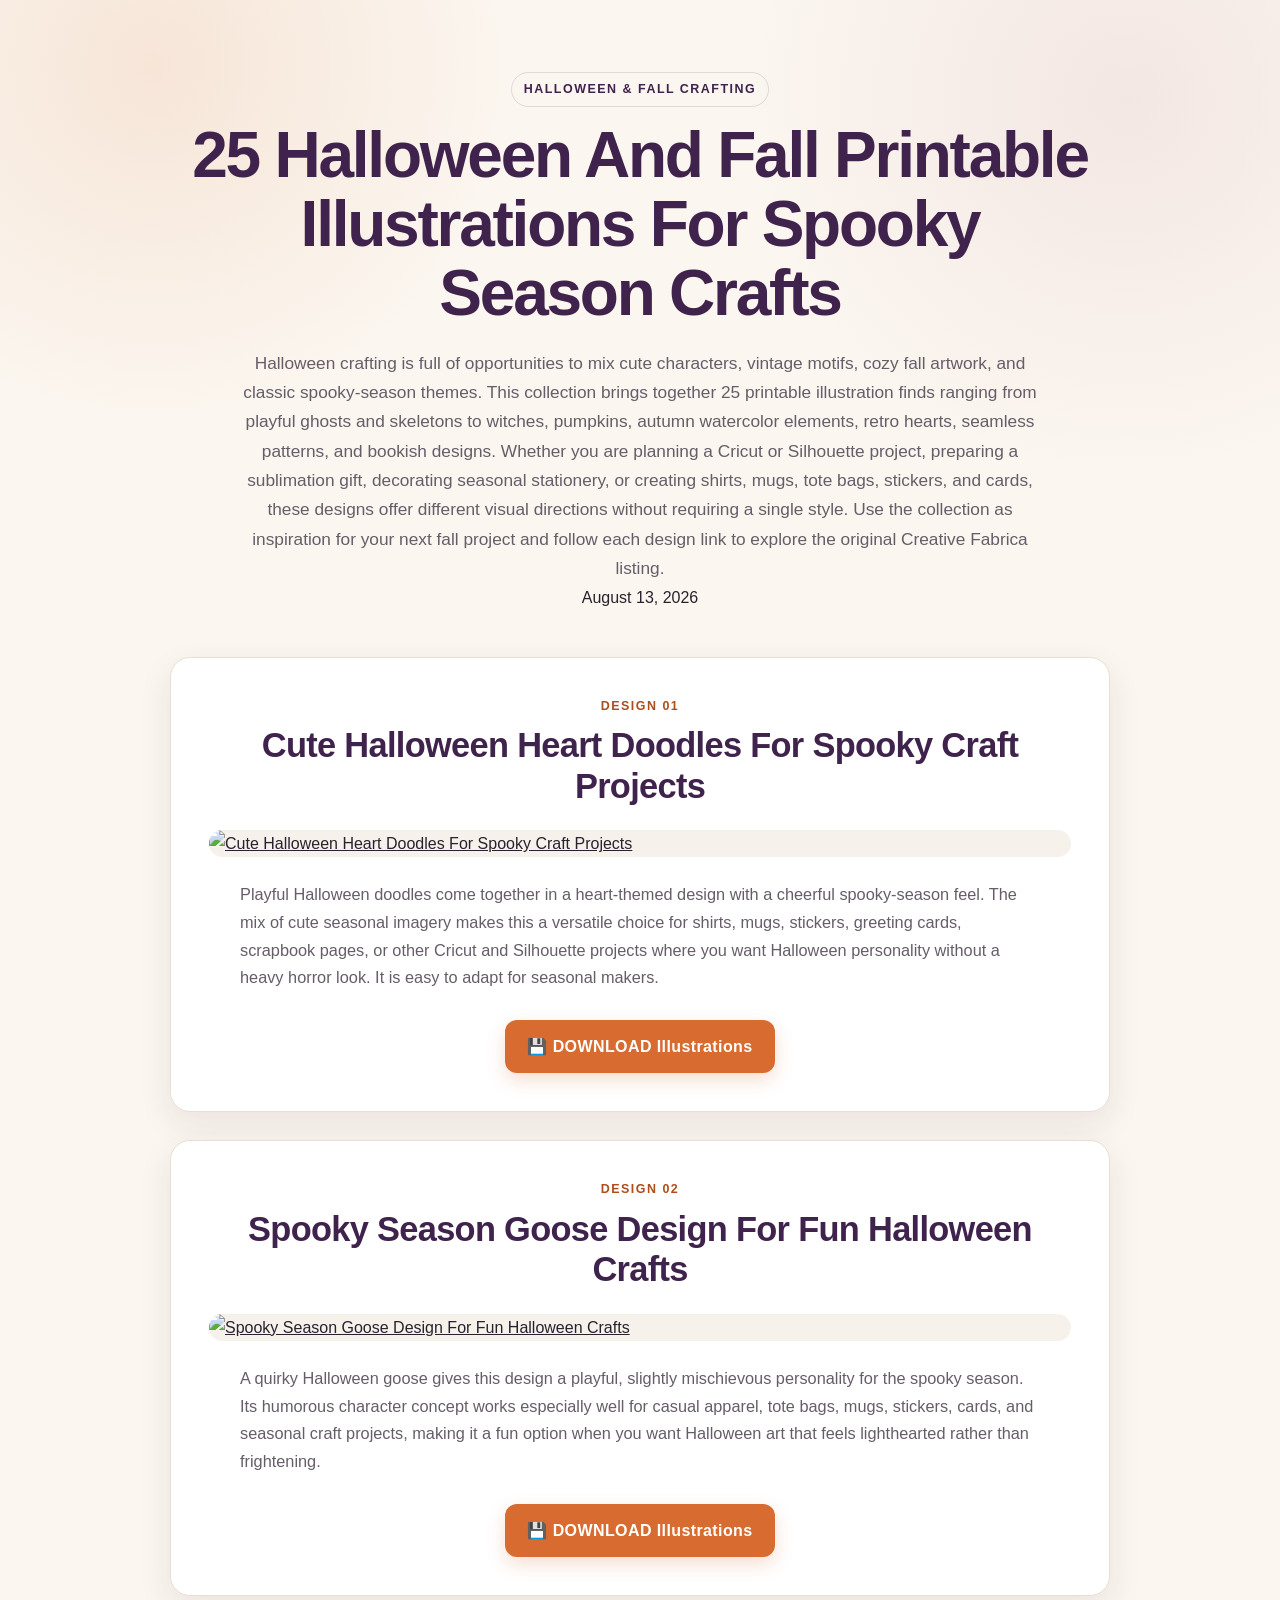
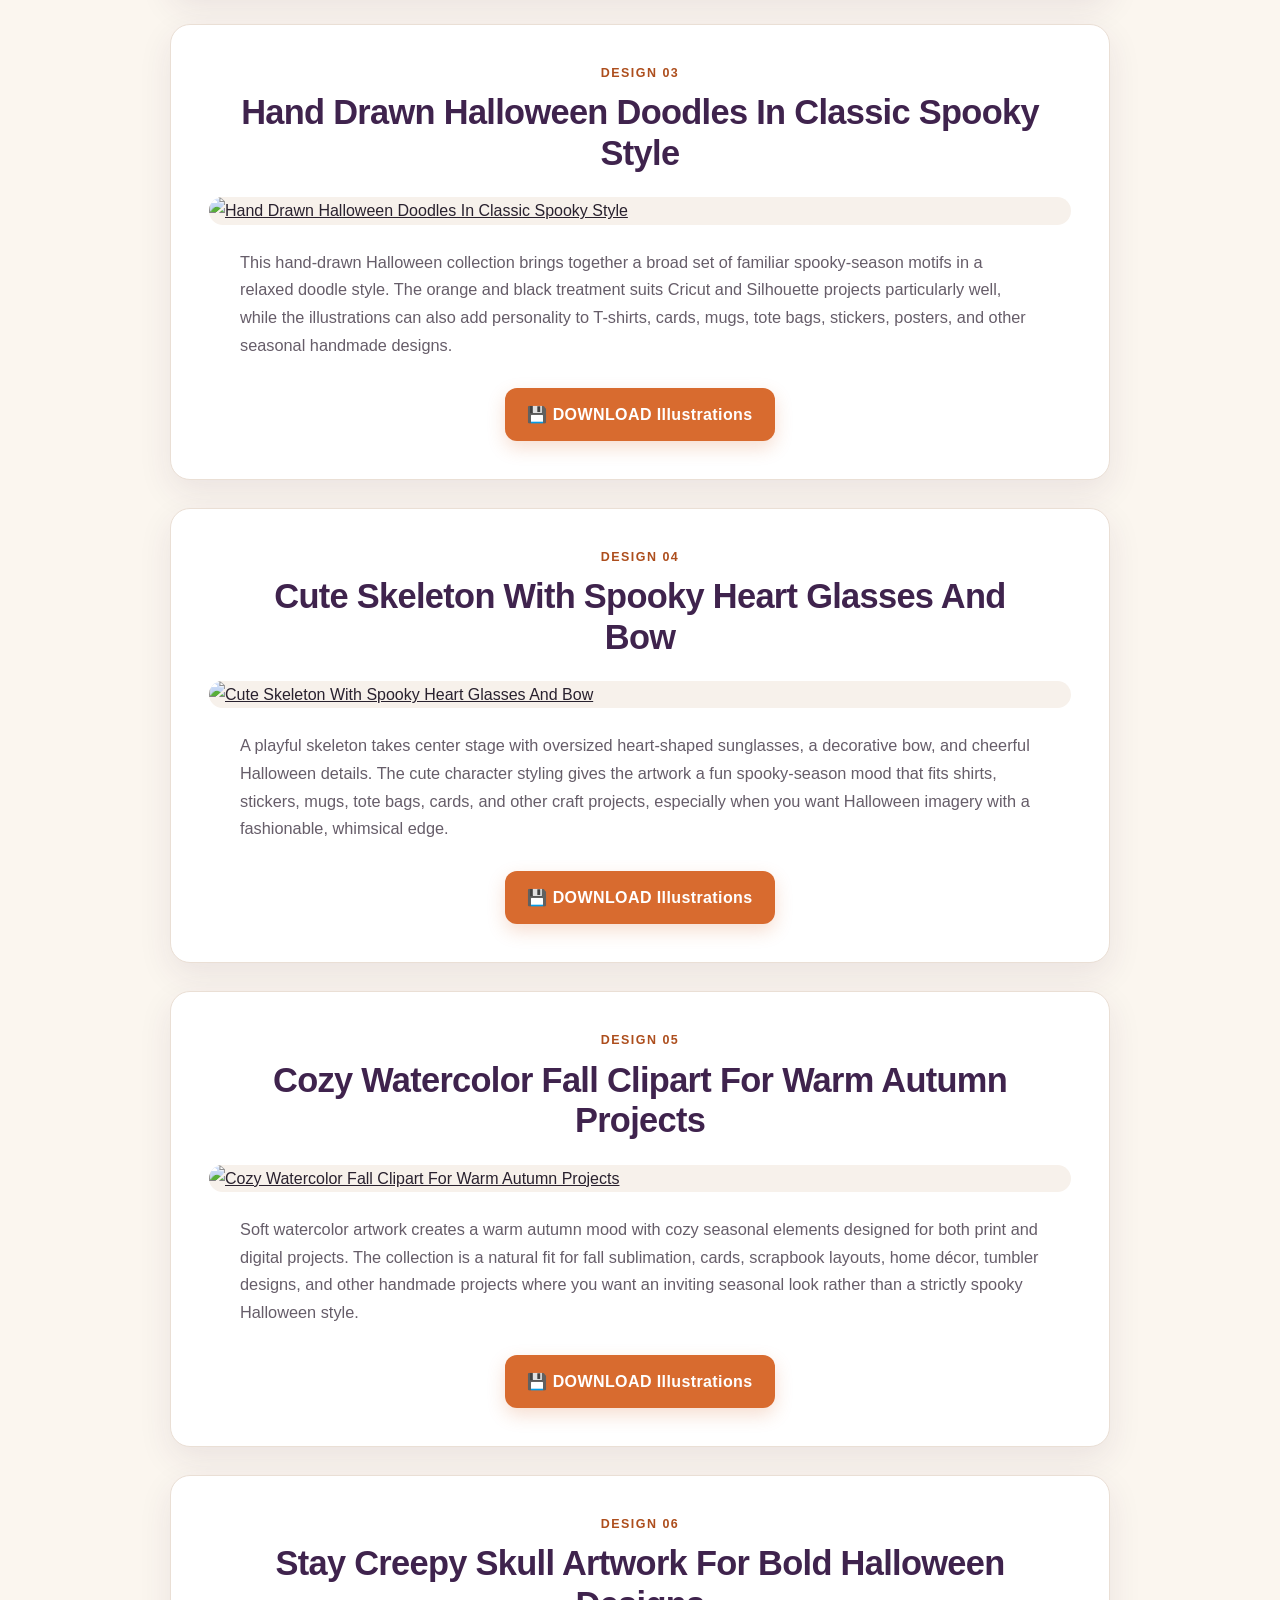
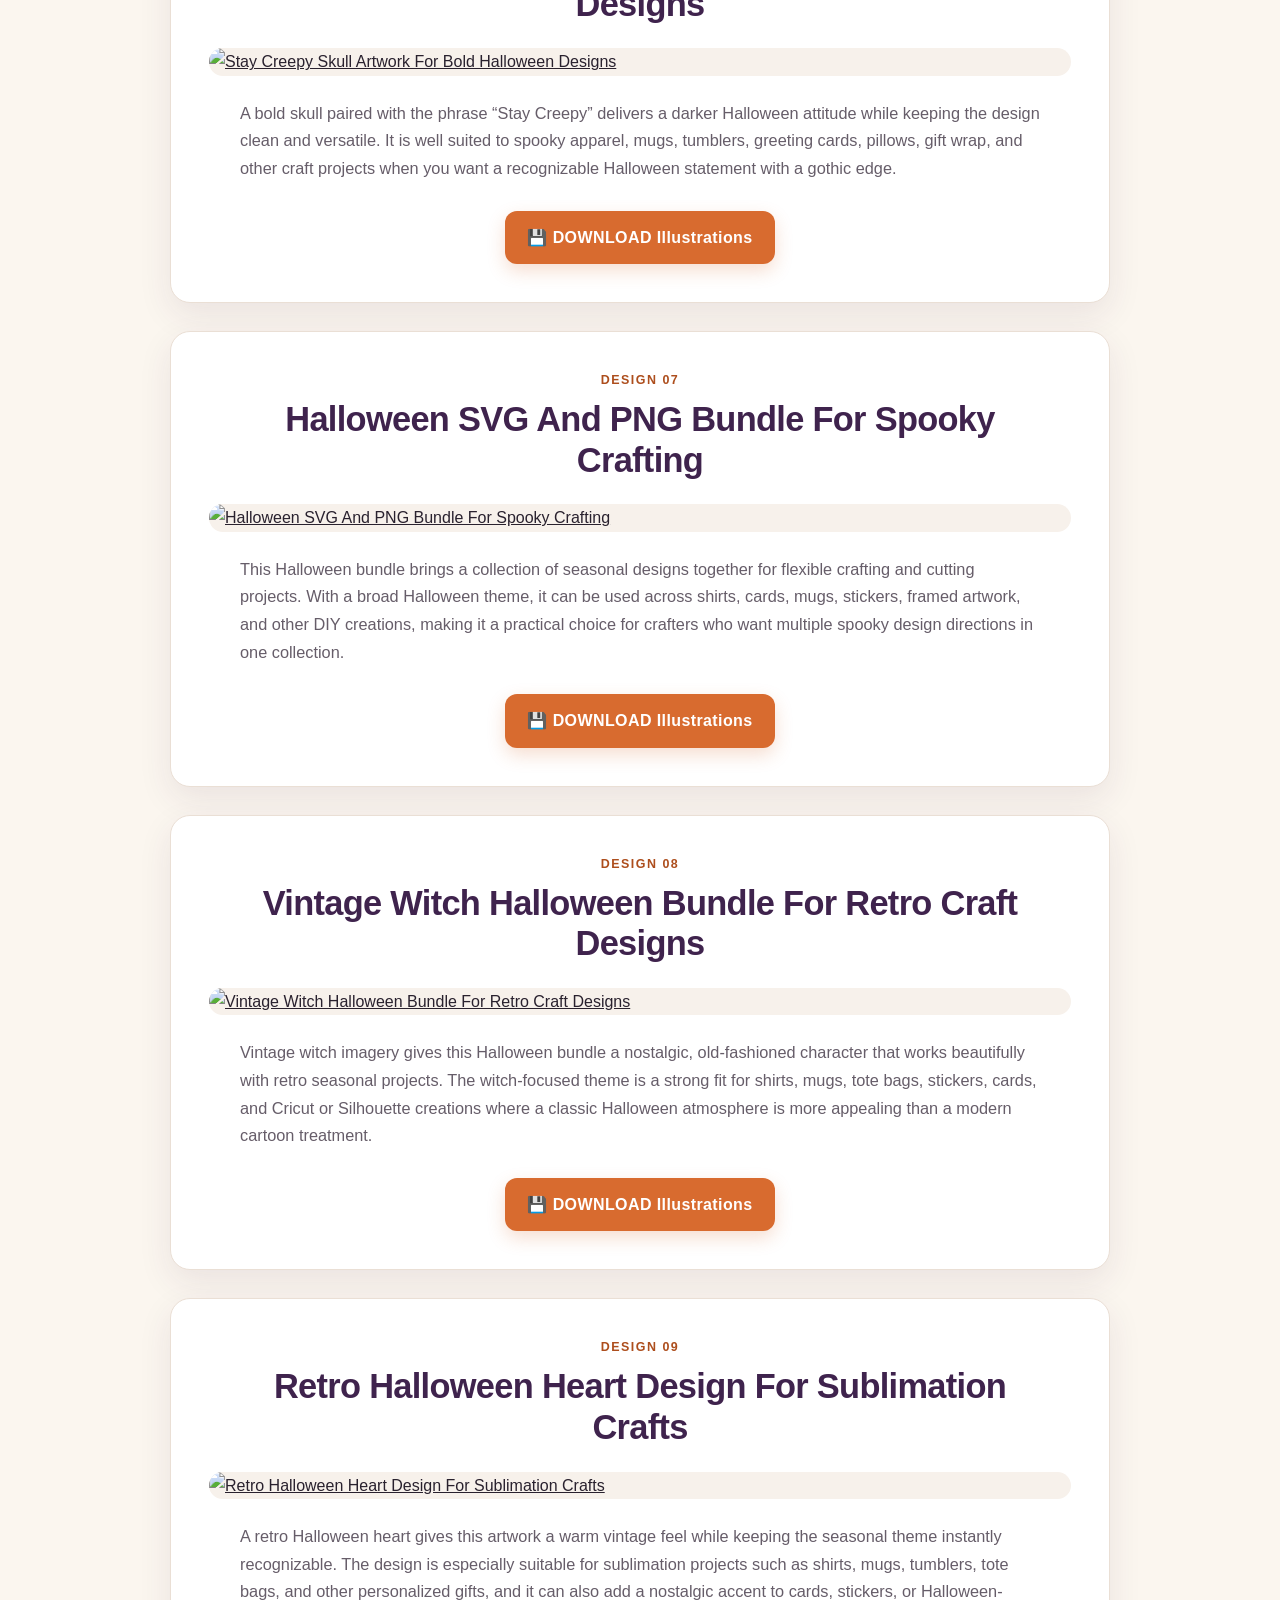
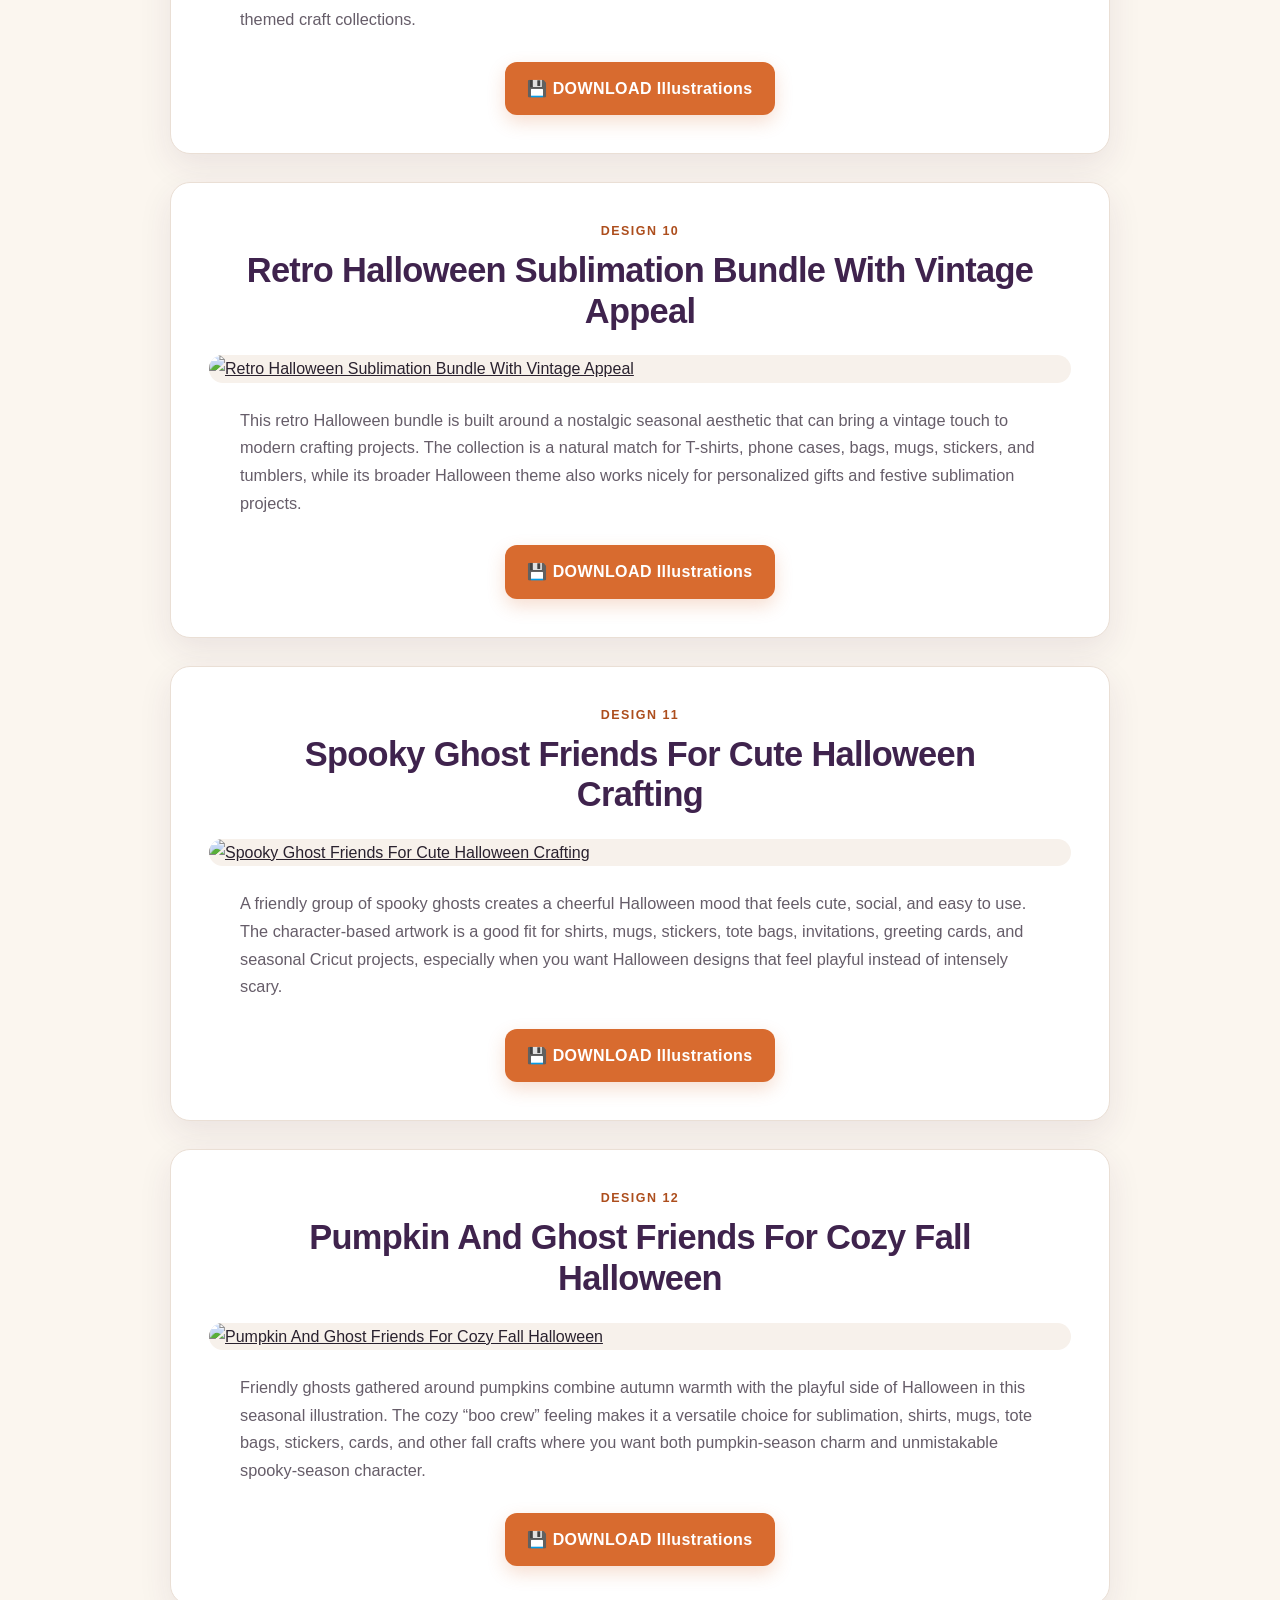
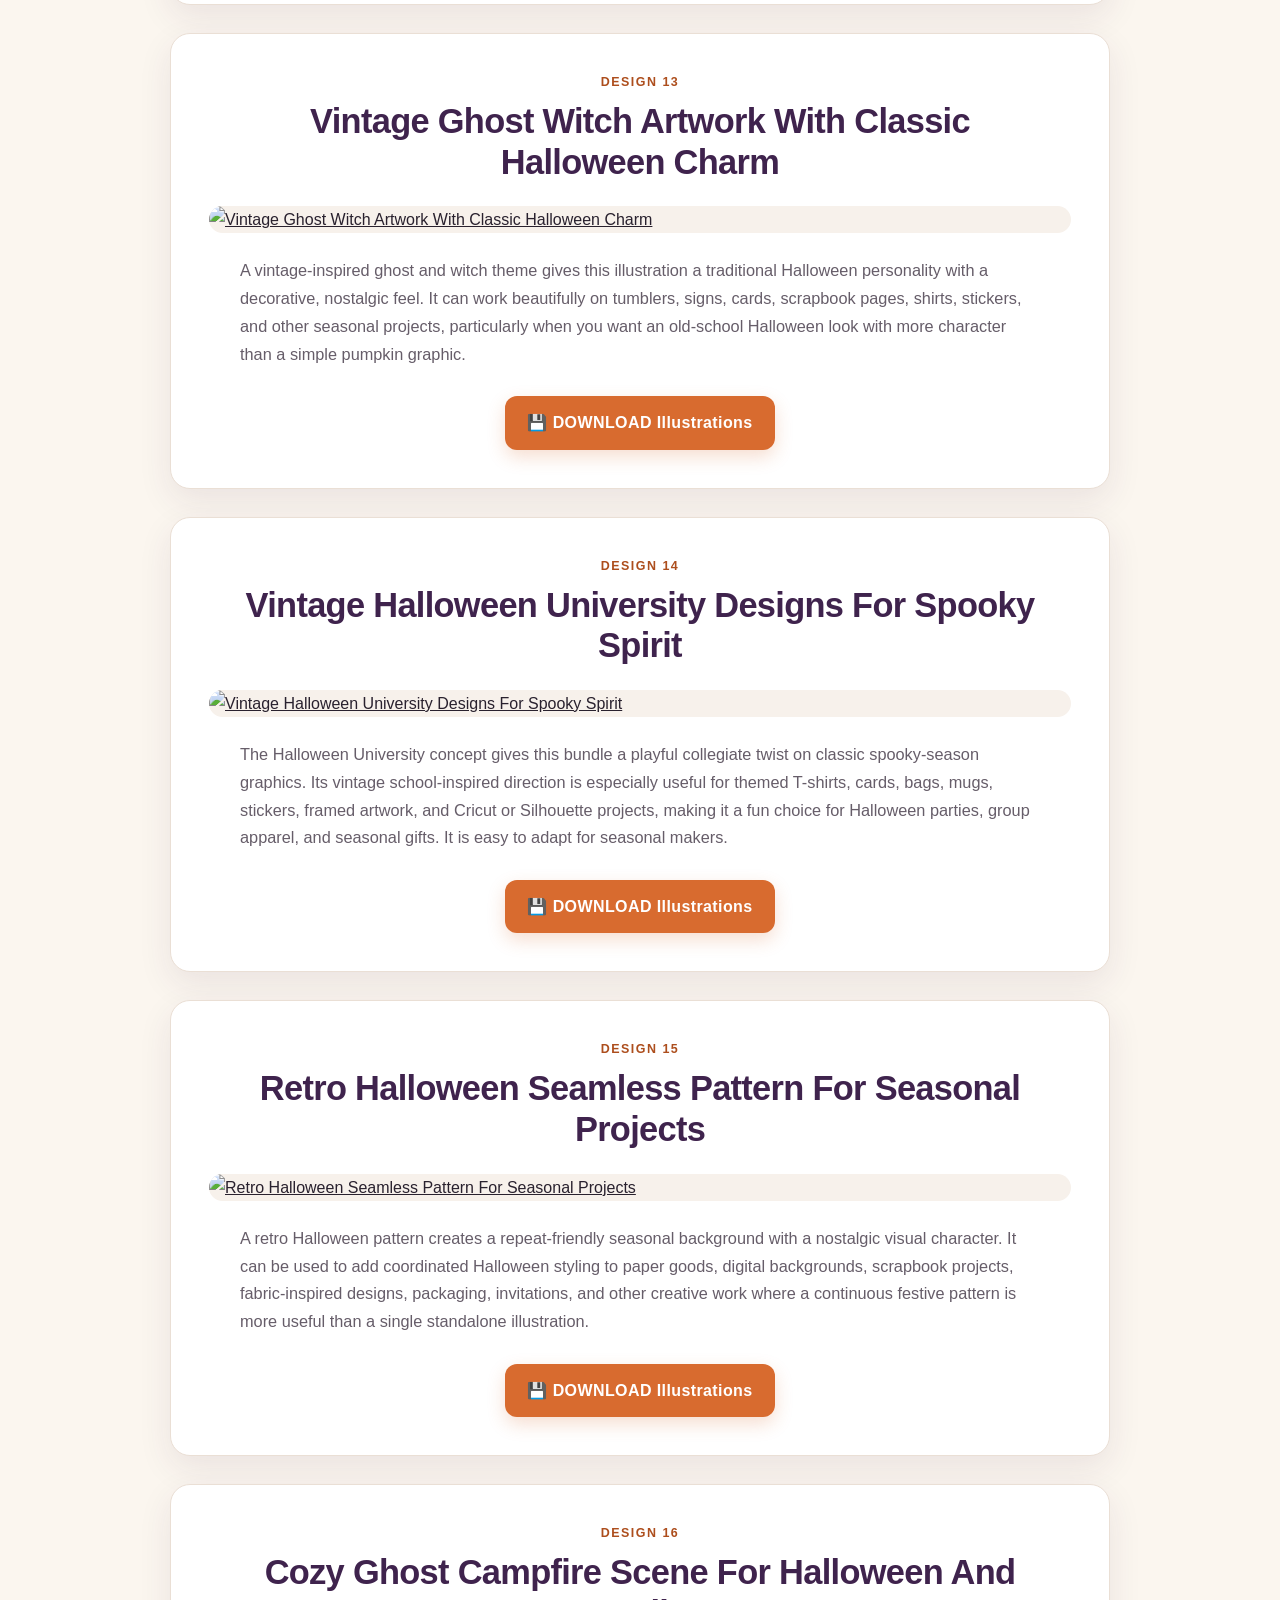
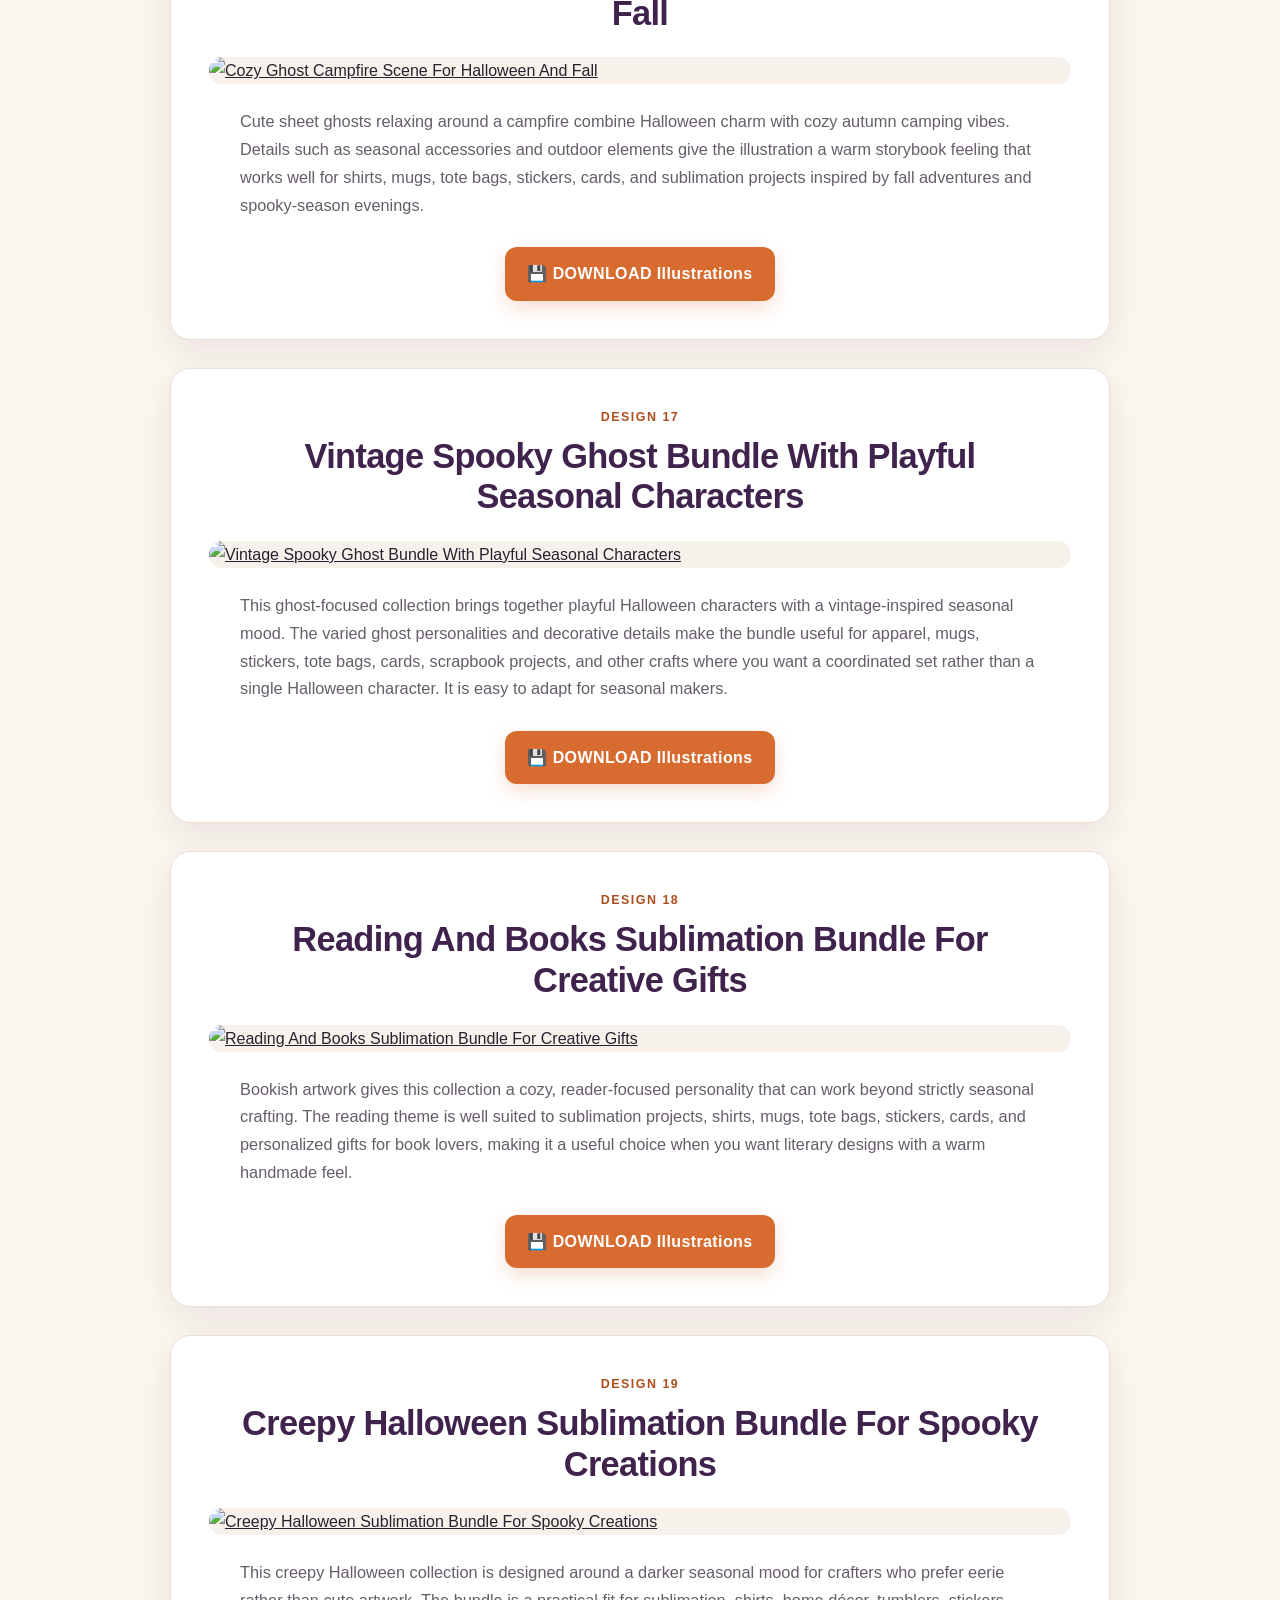
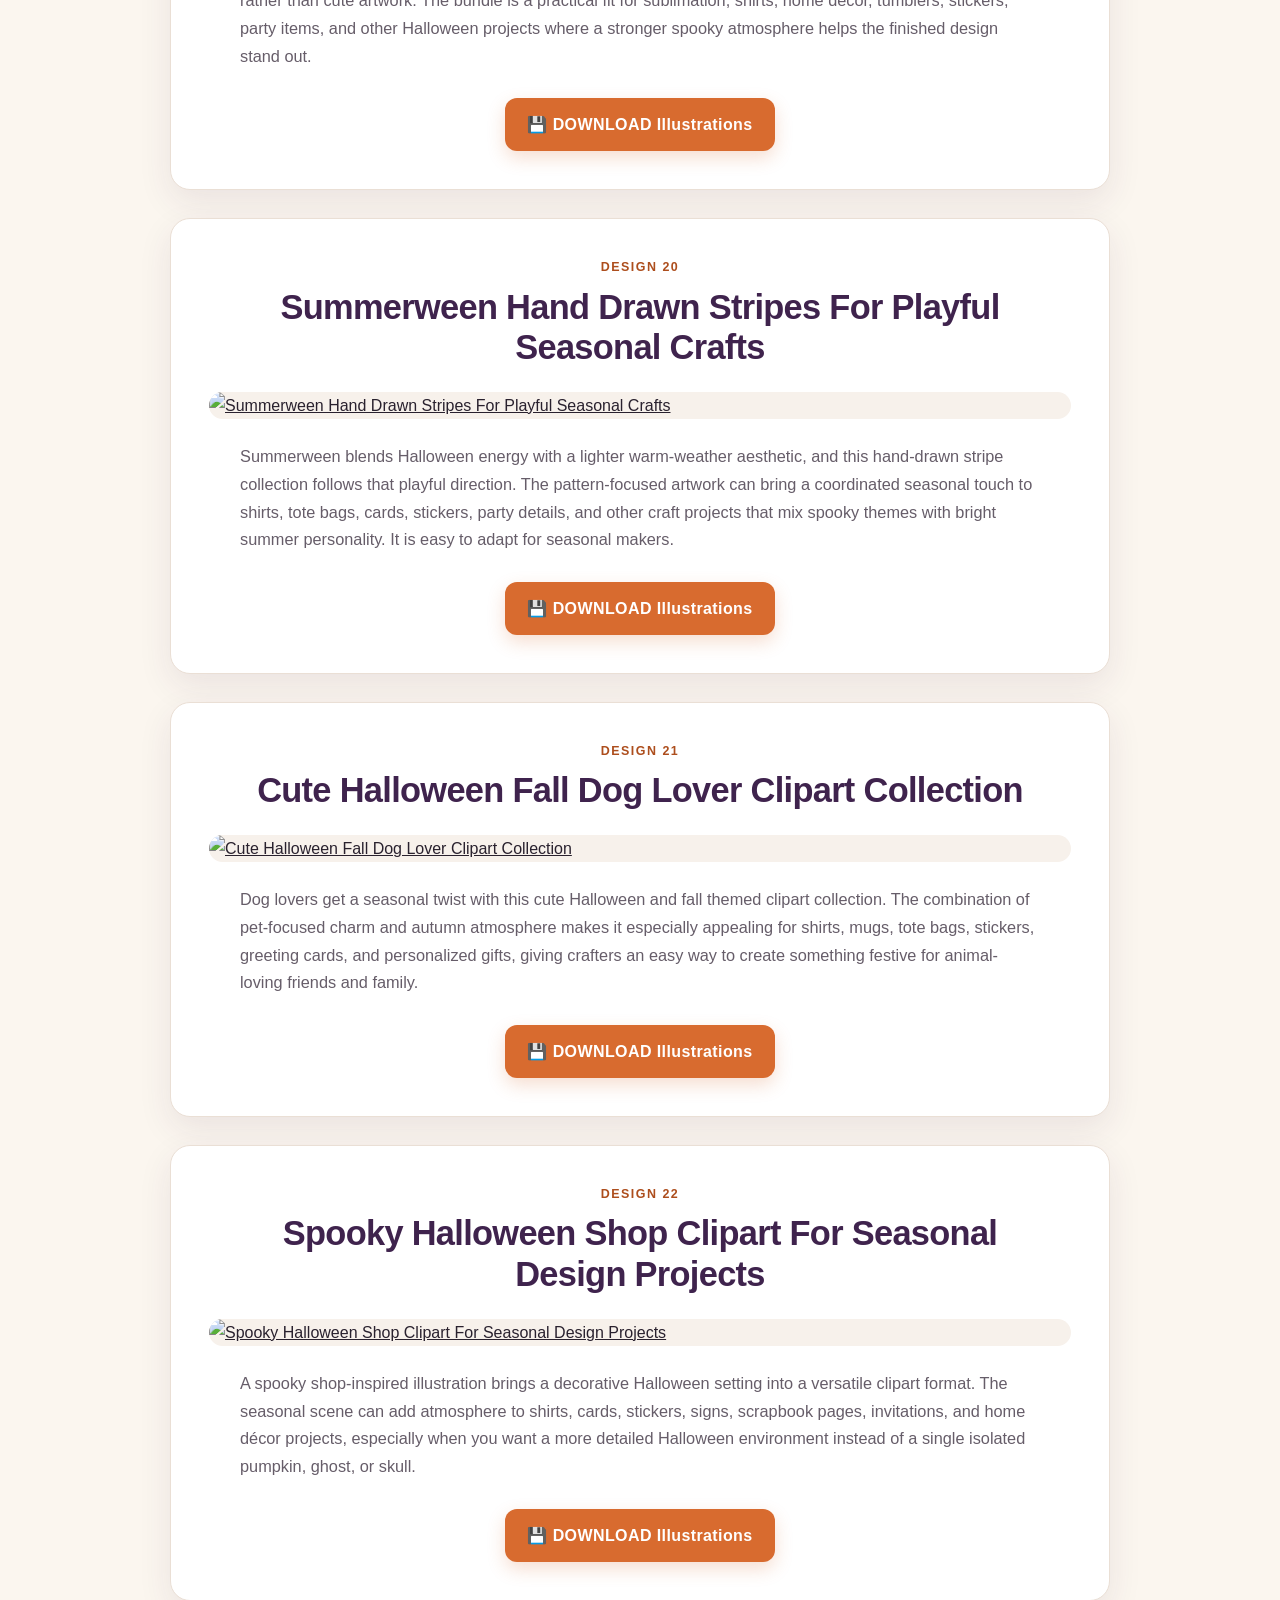
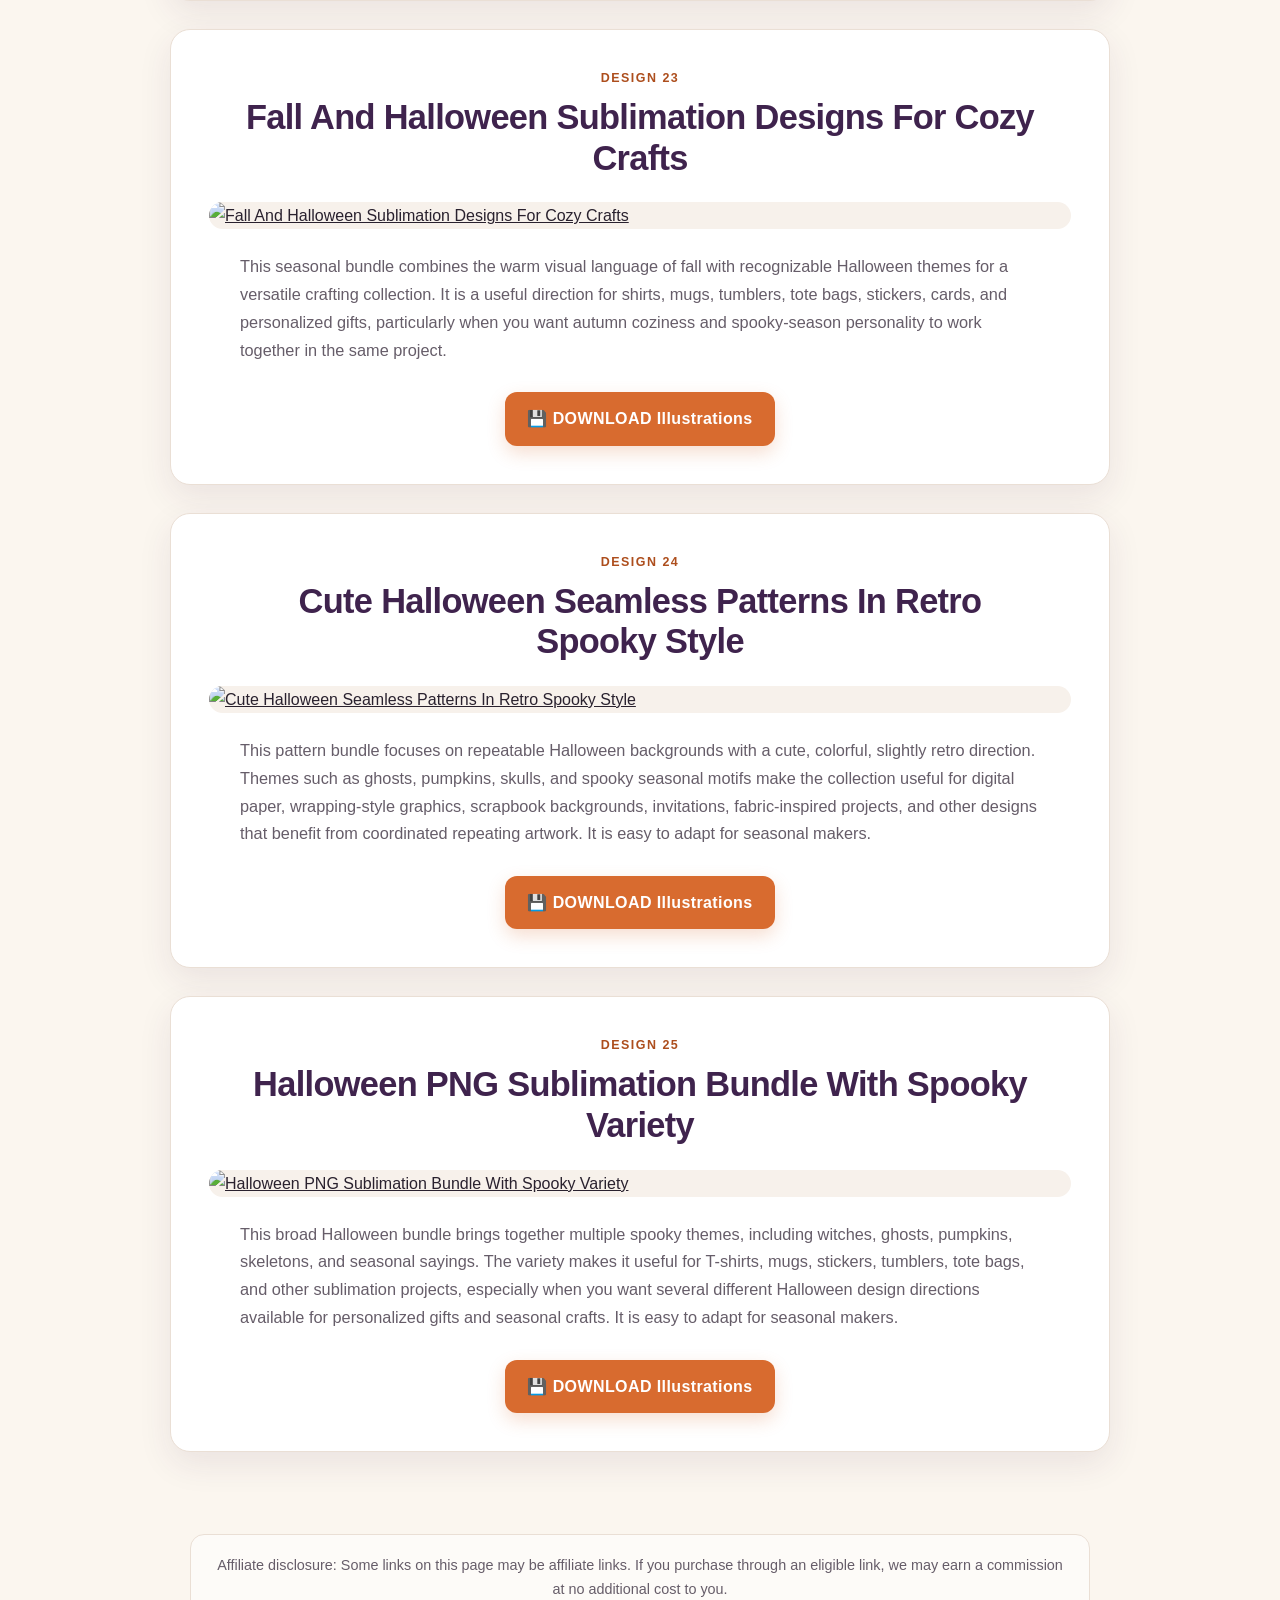
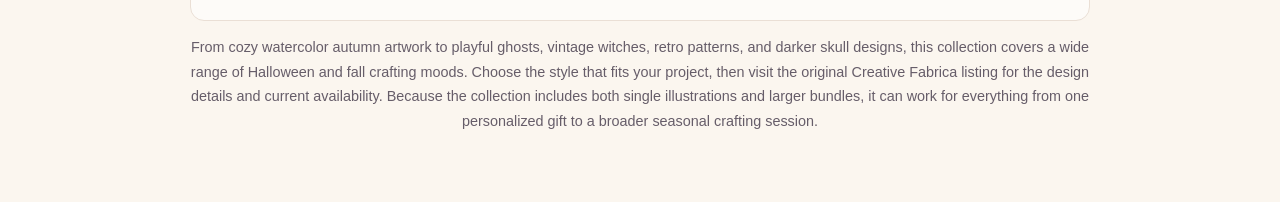
==== halloween-png-printable-illustrations.html @ 73a5a048 "Create halloween-png-printable-illustrations.html" ====
<!DOCTYPE html>
<html lang="en">
<head>
  <meta charset="UTF-8">
  <meta name="viewport" content="width=device-width, initial-scale=1.0">
  <title>25 Halloween &amp; Fall Printable Illustration Designs For Crafting</title>
  <meta name="description" content="Explore 25 Halloween and fall printable illustration designs for Cricut, Silhouette, sublimation, shirts, mugs, stickers, cards, and seasonal crafts.">
  <meta property="og:title" content="25 Halloween &amp; Fall Printable Illustration Designs For Crafting">
  <meta property="og:description" content="Explore 25 Halloween and fall printable illustration designs for Cricut, Silhouette, sublimation, shirts, mugs, stickers, cards, and seasonal crafts.">
  <meta property="og:type" content="article">
  <meta property="og:image" content="https://cdn.creativefabrica.com/2025/07/07/Halloween-Doodles-Heart-Cute-Halloween-Graphics-125655830-1.png">
	<link href="https://fonts.googleapis.com/css2?family=Poppins:wght@400;500;600;700&amp;display=swap">
  <style>
    :root {
      --bg: #fbf6ef;
      --surface: #ffffff;
      --text: #29212e;
      --muted: #665d69;
      --purple: #3f234d;
      --orange: #d86b2f;
      --orange-dark: #ad4e1d;
      --pink: #b86d83;
      --border: #eadfd5;
      --shadow: 0 12px 34px rgba(63, 35, 77, 0.09);
      --radius: 20px;
    }
    * { box-sizing: border-box; }
    html { scroll-behavior: smooth; }
    body {
      margin: 0;
      background: var(--bg);
      color: var(--text);
      /*font-family: -apple-system, BlinkMacSystemFont, "Segoe UI", Roboto, Helvetica, Arial, sans-serif;*/
			font-family: 'Poppins', sans-serif;
      line-height: 1.7;
    }
    img { display: block; max-width: 100%; }
    a { color: inherit; }
    .site-header {
      padding: 72px 20px 46px;
      text-align: center;
      background:
        radial-gradient(circle at 12% 10%, rgba(216,107,47,.12), transparent 28%),
        radial-gradient(circle at 88% 15%, rgba(184,109,131,.11), transparent 30%),
        var(--bg);
    }
    .eyebrow {
      display: inline-block;
      margin: 0 0 14px;
      padding: 6px 12px;
      border: 1px solid rgba(63,35,77,.14);
      border-radius: 999px;
      color: var(--purple);
      font-size: .78rem;
      font-weight: 800;
      letter-spacing: .12em;
      text-transform: uppercase;
    }
    h1 {
      max-width: 900px;
      margin: 0 auto 20px;
      color: var(--purple);
      font-size: clamp(2.1rem, 5vw, 4rem);
      line-height: 1.08;
      letter-spacing: -.035em;
    }
    .intro {
      max-width: 820px;
      margin: 0 auto;
      color: var(--muted);
      font-size: 1.08rem;
    }
    main {
      width: min(940px, calc(100% - 32px));
      margin: 0 auto 72px;
    }
    .catalog {
      display: grid;
      gap: 28px;
    }
    .product-card {
      padding: clamp(22px, 4vw, 38px);
      background: var(--surface);
      border: 1px solid var(--border);
      border-radius: var(--radius);
      box-shadow: var(--shadow);
    }
    .product-number {
      margin-bottom: 8px;
      color: var(--orange-dark);
      font-size: .78rem;
						font-weight: 700;
      letter-spacing: .12em;
      text-transform: uppercase;
						text-align: center;
    }
    h2 {
      /*margin: 0 0 24px;*/
									margin: 0 2rem 24px;
      color: var(--purple);
      font-size: clamp(1.55rem, 3vw, 2.15rem);
      line-height: 1.18;
      letter-spacing: -.02em;
									text-align: center;
    }
    h2 a { text-decoration: none; }
    h2 a:hover { color: var(--orange-dark); }
    .product-image-link {
      display: block;
      overflow: hidden;
      border-radius: 14px;
      background: #f7f1eb;
    }
    .product-image-link img {
      width: 100%;
      height: auto;
    }
    .product-card p {
      max-width: 800px;
      margin: 24px auto 0;
      color: var(--muted);
      font-size: 1.02rem;
    }
    .cta-wrap {
      display: flex;
      justify-content: center;
      margin-top: 28px;
    }
    .download-button {
      display: inline-flex;
      align-items: center;
      justify-content: center;
      gap: 10px;
      min-height: 50px;
      padding: 13px 22px;
      border-radius: 12px;
      background: var(--orange);
      color: #fff;
							font-weight: 700;
      letter-spacing: .025em;
      text-decoration: none;
      box-shadow: 0 7px 18px rgba(216,107,47,.22);
      transition: transform .15s ease, background-color .15s ease, box-shadow .15s ease;
    }
    .download-button svg {
      width: 19px;
      height: 19px;
      fill: none;
      stroke: currentColor;
      stroke-width: 1.8;
      stroke-linecap: round;
      stroke-linejoin: round;
      flex: 0 0 auto;
    }
    .download-button:hover {
      background: var(--orange-dark);
      transform: translateY(-1px);
      box-shadow: 0 9px 22px rgba(216,107,47,.28);
    }
    .download-button:focus-visible,
    h2 a:focus-visible,
    .product-image-link:focus-visible {
      outline: 3px solid var(--pink);
      outline-offset: 4px;
    }
    .download-button:active {
      transform: translateY(1px);
      box-shadow: 0 4px 12px rgba(216,107,47,.2);
    }
    .site-footer {
      width: min(900px, calc(100% - 32px));
      margin: 0 auto;
      padding: 10px 0 54px;
      color: var(--muted);
      text-align: center;
      font-size: .9rem;
    }
    .affiliate {
      margin: 0 auto;
      padding: 18px 20px;
      border: 1px solid var(--border);
      border-radius: 14px;
      background: rgba(255,255,255,.6);
    }
    @media (max-width: 768px) {
      .site-header { padding: 52px 18px 34px; }
      main { width: min(100% - 24px, 940px); margin-bottom: 48px; }
      .catalog { gap: 18px; }
      .product-card { padding: 20px; border-radius: 16px; }
      .product-card p { font-size: .98rem; }
      .download-button { width: min(100%, 360px); }
    }
    @media (max-width: 430px) {
      h1 { font-size: 2rem; }
      .intro { font-size: 1rem; }
      .product-card { padding: 17px; }
      h2 { font-size: 1.45rem; }
      .product-card p { margin-top: 18px; }
    }
    @media (prefers-reduced-motion: reduce) {
      html { scroll-behavior: auto; }
      .download-button { transition: none; }
    }
  </style>
  <script type="application/ld+json">
{
  "@context": "https://schema.org",
  "@type": "ItemList",
  "name": "25 Halloween & Fall Printable Illustration Designs For Crafting",
  "itemListElement": [
    {
      "@type": "ListItem",
      "position": 1,
      "name": "Cute Halloween Heart Doodles For Spooky Craft Projects",
      "url": "https://www.creativefabrica.com/product/halloween-doodles-heart-cute-halloween/ref/8003548/",
      "image": "https://cdn.creativefabrica.com/2025/07/07/Halloween-Doodles-Heart-Cute-Halloween-Graphics-125655830-1.png"
    },
    {
      "@type": "ListItem",
      "position": 2,
      "name": "Spooky Season Goose Design For Fun Halloween Crafts",
      "url": "https://www.creativefabrica.com/product/halloween-goose-spooky-season-goosebumps/8003548/",
      "image": "https://cdn.creativefabrica.com/2025/09/17/Halloween-Goose-Spooky-Season-Goosebumps-Graphics-123832393-4.png"
    },
    {
      "@type": "ListItem",
      "position": 3,
      "name": "Hand Drawn Halloween Doodles In Classic Spooky Style",
      "url": "https://www.creativefabrica.com/product/halloween-doodle-hand-drawn-svg-png/8003548/",
      "image": "https://cdn.creativefabrica.com/2026/07/09/Halloween-Doodle-Handdrawn-SVG-PNG-Graphics-153078328-1.png"
    },
    {
      "@type": "ListItem",
      "position": 4,
      "name": "Cute Skeleton With Spooky Heart Glasses And Bow",
      "url": "https://www.creativefabrica.com/product/cute-skeleton-halloween-png-3/8003548/8003548/",
      "image": "https://cdn.creativefabrica.com/2026/06/26/Cute-Skeleton-Halloween-PNG-Graphics-152214992-1.jpg"
    },
    {
      "@type": "ListItem",
      "position": 5,
      "name": "Cozy Watercolor Fall Clipart For Warm Autumn Projects",
      "url": "https://www.creativefabrica.com/product/watercolor-cozy-fall-clipart-bundle-3/8003548/",
      "image": "https://cdn.creativefabrica.com/2025/08/05/Watercolor-Cozy-Fall-Clipart-Bundle-Graphics-127778066-1.jpg"
    },
    {
      "@type": "ListItem",
      "position": 6,
      "name": "Stay Creepy Skull Artwork For Bold Halloween Designs",
      "url": "https://www.creativefabrica.com/product/stay-creepy-skull-halloween-skeleton-png-2/8003548/",
      "image": "https://cdn.creativefabrica.com/2026/04/19/Stay-Creepy-Skull-Halloween-Skeleton-PNG-Graphics-147421295-1.jpg"
    },
    {
      "@type": "ListItem",
      "position": 7,
      "name": "Halloween SVG And PNG Bundle For Spooky Crafting",
      "url": "https://www.creativefabrica.com/product/halloween-svg-png-bundle-4/8003548/8003548/",
      "image": "https://cdn.creativefabrica.com/2026/01/15/Halloween-SVG-PNG-Bundle-Graphics-125813732.png"
    },
    {
      "@type": "ListItem",
      "position": 8,
      "name": "Vintage Witch Halloween Bundle For Retro Craft Designs",
      "url": "https://www.creativefabrica.com/product/vintage-halloween-witch-svg-png-bundle/8003548/",
      "image": "https://cdn.creativefabrica.com/2026/01/15/Vintage-Halloween-Witch-SVG-PNG-Bundle-Graphics-101035632.png"
    },
    {
      "@type": "ListItem",
      "position": 9,
      "name": "Retro Halloween Heart Design For Sublimation Crafts",
      "url": "https://www.creativefabrica.com/product/retro-halloween-heart-png-sublimation/8003548/",
      "image": "https://cdn.creativefabrica.com/2023/07/21/Retro-Halloween-Heart-PNG-Sublimation-Graphics-75089798-2.png"
    },
    {
      "@type": "ListItem",
      "position": 10,
      "name": "Retro Halloween Sublimation Bundle With Vintage Appeal",
      "url": "https://www.creativefabrica.com/product/retro-halloween-png-sublimation-bundle-10/8003548/",
      "image": "https://cdn.creativefabrica.com/2023/07/24/Retro-Halloween-PNG-Sublimation-Bundle-Graphics-75190775.png"
    },
    {
      "@type": "ListItem",
      "position": 11,
      "name": "Spooky Ghost Friends For Cute Halloween Crafting",
      "url": "https://www.creativefabrica.com/product/spooky-ghost-friends-halloween-png/8003548/",
      "image": "https://cdn.creativefabrica.com/2026/06/13/Spooky-Ghost-Friends-Halloween-PNG-Graphics-151340539-1.jpg"
    },
    {
      "@type": "ListItem",
      "position": 12,
      "name": "Pumpkin And Ghost Friends For Cozy Fall Halloween",
      "url": "https://www.creativefabrica.com/product/fall-halloween-pumpkin-ghost-friends-png/8003548/",
      "image": "https://cdn.creativefabrica.com/2026/06/13/Fall-Halloween-Pumpkin-Ghost-Friends-PNG-Graphics-151354458-1.jpg"
    },
    {
      "@type": "ListItem",
      "position": 13,
      "name": "Vintage Ghost Witch Artwork With Classic Halloween Charm",
      "url": "https://www.creativefabrica.com/product/vintage-halloween-ghost-witch-png/8003548/",
      "image": "https://cdn.creativefabrica.com/2026/06/13/Vintage-Halloween-Ghost-Witch-PNG-Graphics-151354643-1.jpg"
    },
    {
      "@type": "ListItem",
      "position": 14,
      "name": "Vintage Halloween University Designs For Spooky Spirit",
      "url": "https://www.creativefabrica.com/product/vintage-halloween-university-svg-bundle/8003548/",
      "image": "https://cdn.creativefabrica.com/2024/08/09/Vintage-Halloween-University-SVG-Bundle-Graphics-103528858-1.png"
    },
    {
      "@type": "ListItem",
      "position": 15,
      "name": "Retro Halloween Seamless Pattern For Seasonal Projects",
      "url": "https://www.creativefabrica.com/product/retro-halloween-seamless-pattern-22/8003548/",
      "image": "https://cdn.creativefabrica.com/2025/06/06/Retro-Halloween-Seamless-Pattern-Graphics-123631764-1.jpg"
    },
    {
      "@type": "ListItem",
      "position": 16,
      "name": "Cozy Ghost Campfire Scene For Halloween And Fall",
      "url": "https://www.creativefabrica.com/product/halloween-cute-ghost-camping-fall-png/8003548/",
      "image": "https://cdn.creativefabrica.com/2026/07/08/Halloween-Cute-Ghost-Camping-Fall-PNG-Graphics-152976595-1.jpg"
    },
    {
      "@type": "ListItem",
      "position": 17,
      "name": "Vintage Spooky Ghost Bundle With Playful Seasonal Characters",
      "url": "https://www.creativefabrica.com/product/vintage-halloween-spooky-ghost-bundle/8003548/",
      "image": "https://cdn.creativefabrica.com/2026/07/08/Vintage-Halloween-Spooky-Ghost-Bundle-Graphics-152976934-1.jpg"
    },
    {
      "@type": "ListItem",
      "position": 18,
      "name": "Reading And Books Sublimation Bundle For Creative Gifts",
      "url": "https://www.creativefabrica.com/product/reading-books-sublimation-bundle-32/8003548/",
      "image": "https://cdn.creativefabrica.com/2025/05/16/Reading-Books-Sublimation-Bundle-Graphics-122206335-1.jpg"
    },
    {
      "@type": "ListItem",
      "position": 19,
      "name": "Creepy Halloween Sublimation Bundle For Spooky Creations",
      "url": "https://www.creativefabrica.com/product/creepy-halloween-sublimation-bundle-png/8003548/",
      "image": "https://cdn.creativefabrica.com/2025/07/24/Creepy-Halloween-Sublimation-Bundle-Png-Graphics-126205837.jpg"
    },
    {
      "@type": "ListItem",
      "position": 20,
      "name": "Summerween Hand Drawn Stripes For Playful Seasonal Crafts",
      "url": "https://www.creativefabrica.com/product/summerween-hand-drawn-stripes-bundle/8003548/",
      "image": "https://cdn.creativefabrica.com/2026/06/09/Summerween-Hand-Drawn-Stripes-Bundle-Graphics-151091066-1.jpg"
    },
    {
      "@type": "ListItem",
      "position": 21,
      "name": "Cute Halloween Fall Dog Lover Clipart Collection",
      "url": "https://www.creativefabrica.com/product/cute-halloween-fall-dog-lover-clipart/8003548/",
      "image": "https://cdn.creativefabrica.com/2026/07/04/Cute-Halloween-Fall-Dog-Lover-Clipart-Graphics-152721321-1.jpg"
    },
    {
      "@type": "ListItem",
      "position": 22,
      "name": "Spooky Halloween Shop Clipart For Seasonal Design Projects",
      "url": "https://www.creativefabrica.com/product/spooky-halloween-shop-clipart-png/8003548/",
      "image": "https://cdn.creativefabrica.com/2026/07/04/Spooky-Halloween-Shop-Clipart-PNG-Graphics-152701600-1.jpg"
    },
    {
      "@type": "ListItem",
      "position": 23,
      "name": "Fall And Halloween Sublimation Designs For Cozy Crafts",
      "url": "https://www.creativefabrica.com/product/fall-halloween-sublimation-bundle-2/8003548/",
      "image": "https://cdn.creativefabrica.com/2026/07/07/Fall-Halloween-Sublimation-Bundle-Graphics-152601752-1.jpg"
    },
    {
      "@type": "ListItem",
      "position": 24,
      "name": "Cute Halloween Seamless Patterns In Retro Spooky Style",
      "url": "https://www.creativefabrica.com/product/halloween-seamless-pattern-bundle-8/",
      "image": "https://cdn.creativefabrica.com/2025/08/01/Halloween-Seamless-Pattern-Bundle-Graphics-127425152-1.png"
    },
    {
      "@type": "ListItem",
      "position": 25,
      "name": "Halloween PNG Sublimation Bundle With Spooky Variety",
      "url": "https://www.creativefabrica.com/product/halloween-png-sublimation-bundle-2/8003548/",
      "image": "https://cdn.creativefabrica.com/2024/08/24/Halloween-PNG-Sublimation-Bundle-Graphics-34251145.png"
    }
  ]
}
  </script>
</head>
<body>
  <header class="site-header">
    <p class="eyebrow">Halloween &amp; Fall Crafting</p>
    <h1>25 Halloween And Fall Printable Illustrations For Spooky Season Crafts</h1>
    <p class="intro">Halloween crafting is full of opportunities to mix cute characters, vintage motifs, cozy fall artwork, and classic spooky-season themes. This collection brings together 25 printable illustration finds ranging from playful ghosts and skeletons to witches, pumpkins, autumn watercolor elements, retro hearts, seamless patterns, and bookish designs. Whether you are planning a Cricut or Silhouette project, preparing a sublimation gift, decorating seasonal stationery, or creating shirts, mugs, tote bags, stickers, and cards, these designs offer different visual directions without requiring a single style. Use the collection as inspiration for your next fall project and follow each design link to explore the original Creative Fabrica listing.</p>
		<div class="blog-post">	
			<span class="blog-post-meta">				
					<time class="blog-post-time">
			August 13, 2026</time>		
			</span>
		</div>

	</header>
  <main>
    <article>
      <section class="catalog" aria-label="Halloween and fall printable illustration designs">

      <section class="product-card" id="design-1">
        <div class="product-number">Design 01</div>
        <h2><a href="https://www.creativefabrica.com/product/halloween-doodles-heart-cute-halloween/ref/8003548/" target="_blank" rel="nofollow sponsored noopener noreferrer">Cute Halloween Heart Doodles For Spooky Craft Projects</a></h2>
        <a class="product-image-link" href="https://www.creativefabrica.com/product/halloween-doodles-heart-cute-halloween/ref/8003548/" target="_blank" rel="nofollow sponsored noopener noreferrer" aria-label="View Cute Halloween Heart Doodles For Spooky Craft Projects on Creative Fabrica">
          <img src="https://cdn.creativefabrica.com/2025/07/07/Halloween-Doodles-Heart-Cute-Halloween-Graphics-125655830-1.png" alt="Cute Halloween Heart Doodles For Spooky Craft Projects" loading="eager" fetchpriority="high">
        </a>
        <p>Playful Halloween doodles come together in a heart-themed design with a cheerful spooky-season feel. The mix of cute seasonal imagery makes this a versatile choice for shirts, mugs, stickers, greeting cards, scrapbook pages, or other Cricut and Silhouette projects where you want Halloween personality without a heavy horror look. It is easy to adapt for seasonal makers.</p>
        <div class="cta-wrap">
          <a class="download-button" href="https://www.creativefabrica.com/product/halloween-doodles-heart-cute-halloween/ref/8003548/" target="_blank" rel="nofollow sponsored noopener noreferrer">
           						
            <span> 💾 DOWNLOAD Illustrations</span>
          </a>
        </div>
      </section>
      <section class="product-card" id="design-2">
        <div class="product-number">Design 02</div>
        <h2><a href="https://www.creativefabrica.com/product/halloween-goose-spooky-season-goosebumps/8003548/" target="_blank" rel="nofollow sponsored noopener noreferrer">Spooky Season Goose Design For Fun Halloween Crafts</a></h2>
        <a class="product-image-link" href="https://www.creativefabrica.com/product/halloween-goose-spooky-season-goosebumps/8003548/" target="_blank" rel="nofollow sponsored noopener noreferrer" aria-label="View Spooky Season Goose Design For Fun Halloween Crafts on Creative Fabrica">
          <img src="https://cdn.creativefabrica.com/2025/09/17/Halloween-Goose-Spooky-Season-Goosebumps-Graphics-123832393-4.png" alt="Spooky Season Goose Design For Fun Halloween Crafts" loading="lazy" decoding="async">
        </a>
        <p>A quirky Halloween goose gives this design a playful, slightly mischievous personality for the spooky season. Its humorous character concept works especially well for casual apparel, tote bags, mugs, stickers, cards, and seasonal craft projects, making it a fun option when you want Halloween art that feels lighthearted rather than frightening.</p>
        <div class="cta-wrap">
          <a class="download-button" href="https://www.creativefabrica.com/product/halloween-goose-spooky-season-goosebumps/8003548/" target="_blank" rel="nofollow sponsored noopener noreferrer">
           
            <span> 💾 DOWNLOAD Illustrations</span>
          </a>
        </div>
      </section>
      <section class="product-card" id="design-3">
        <div class="product-number">Design 03</div>
        <h2><a href="https://www.creativefabrica.com/product/halloween-doodle-hand-drawn-svg-png/8003548/" target="_blank" rel="nofollow sponsored noopener noreferrer">Hand Drawn Halloween Doodles In Classic Spooky Style</a></h2>
        <a class="product-image-link" href="https://www.creativefabrica.com/product/halloween-doodle-hand-drawn-svg-png/8003548/" target="_blank" rel="nofollow sponsored noopener noreferrer" aria-label="View Hand Drawn Halloween Doodles In Classic Spooky Style on Creative Fabrica">
          <img src="https://cdn.creativefabrica.com/2026/07/09/Halloween-Doodle-Handdrawn-SVG-PNG-Graphics-153078328-1.png" alt="Hand Drawn Halloween Doodles In Classic Spooky Style" loading="lazy" decoding="async">
        </a>
        <p>This hand-drawn Halloween collection brings together a broad set of familiar spooky-season motifs in a relaxed doodle style. The orange and black treatment suits Cricut and Silhouette projects particularly well, while the illustrations can also add personality to T-shirts, cards, mugs, tote bags, stickers, posters, and other seasonal handmade designs.</p>
        <div class="cta-wrap">
          <a class="download-button" href="https://www.creativefabrica.com/product/halloween-doodle-hand-drawn-svg-png/8003548/" target="_blank" rel="nofollow sponsored noopener noreferrer">
            
            <span> 💾 DOWNLOAD Illustrations</span>
          </a>
        </div>
      </section>
      <section class="product-card" id="design-4">
        <div class="product-number">Design 04</div>
        <h2><a href="https://www.creativefabrica.com/product/cute-skeleton-halloween-png-3/8003548/8003548/" target="_blank" rel="nofollow sponsored noopener noreferrer">Cute Skeleton With Spooky Heart Glasses And Bow</a></h2>
        <a class="product-image-link" href="https://www.creativefabrica.com/product/cute-skeleton-halloween-png-3/8003548/8003548/" target="_blank" rel="nofollow sponsored noopener noreferrer" aria-label="View Cute Skeleton With Spooky Heart Glasses And Bow on Creative Fabrica">
          <img src="https://cdn.creativefabrica.com/2026/06/26/Cute-Skeleton-Halloween-PNG-Graphics-152214992-1.jpg" alt="Cute Skeleton With Spooky Heart Glasses And Bow" loading="lazy" decoding="async">
        </a>
        <p>A playful skeleton takes center stage with oversized heart-shaped sunglasses, a decorative bow, and cheerful Halloween details. The cute character styling gives the artwork a fun spooky-season mood that fits shirts, stickers, mugs, tote bags, cards, and other craft projects, especially when you want Halloween imagery with a fashionable, whimsical edge.</p>
        <div class="cta-wrap">
          <a class="download-button" href="https://www.creativefabrica.com/product/cute-skeleton-halloween-png-3/8003548/8003548/" target="_blank" rel="nofollow sponsored noopener noreferrer">
            
            <span> 💾 DOWNLOAD Illustrations</span>
          </a>
        </div>
      </section>
      <section class="product-card" id="design-5">
        <div class="product-number">Design 05</div>
        <h2><a href="https://www.creativefabrica.com/product/watercolor-cozy-fall-clipart-bundle-3/8003548/" target="_blank" rel="nofollow sponsored noopener noreferrer">Cozy Watercolor Fall Clipart For Warm Autumn Projects</a></h2>
        <a class="product-image-link" href="https://www.creativefabrica.com/product/watercolor-cozy-fall-clipart-bundle-3/8003548/" target="_blank" rel="nofollow sponsored noopener noreferrer" aria-label="View Cozy Watercolor Fall Clipart For Warm Autumn Projects on Creative Fabrica">
          <img src="https://cdn.creativefabrica.com/2025/08/05/Watercolor-Cozy-Fall-Clipart-Bundle-Graphics-127778066-1.jpg" alt="Cozy Watercolor Fall Clipart For Warm Autumn Projects" loading="lazy" decoding="async">
        </a>
        <p>Soft watercolor artwork creates a warm autumn mood with cozy seasonal elements designed for both print and digital projects. The collection is a natural fit for fall sublimation, cards, scrapbook layouts, home décor, tumbler designs, and other handmade projects where you want an inviting seasonal look rather than a strictly spooky Halloween style.</p>
        <div class="cta-wrap">
          <a class="download-button" href="https://www.creativefabrica.com/product/watercolor-cozy-fall-clipart-bundle-3/8003548/" target="_blank" rel="nofollow sponsored noopener noreferrer">
            
            <span> 💾 DOWNLOAD Illustrations</span>
          </a>
        </div>
      </section>
      <section class="product-card" id="design-6">
        <div class="product-number">Design 06</div>
        <h2><a href="https://www.creativefabrica.com/product/stay-creepy-skull-halloween-skeleton-png-2/8003548/" target="_blank" rel="nofollow sponsored noopener noreferrer">Stay Creepy Skull Artwork For Bold Halloween Designs</a></h2>
        <a class="product-image-link" href="https://www.creativefabrica.com/product/stay-creepy-skull-halloween-skeleton-png-2/8003548/" target="_blank" rel="nofollow sponsored noopener noreferrer" aria-label="View Stay Creepy Skull Artwork For Bold Halloween Designs on Creative Fabrica">
          <img src="https://cdn.creativefabrica.com/2026/04/19/Stay-Creepy-Skull-Halloween-Skeleton-PNG-Graphics-147421295-1.jpg" alt="Stay Creepy Skull Artwork For Bold Halloween Designs" loading="lazy" decoding="async">
        </a>
        <p>A bold skull paired with the phrase “Stay Creepy” delivers a darker Halloween attitude while keeping the design clean and versatile. It is well suited to spooky apparel, mugs, tumblers, greeting cards, pillows, gift wrap, and other craft projects when you want a recognizable Halloween statement with a gothic edge.</p>
        <div class="cta-wrap">
          <a class="download-button" href="https://www.creativefabrica.com/product/stay-creepy-skull-halloween-skeleton-png-2/8003548/" target="_blank" rel="nofollow sponsored noopener noreferrer">
            
            <span> 💾 DOWNLOAD Illustrations</span>
          </a>
        </div>
      </section>
      <section class="product-card" id="design-7">
        <div class="product-number">Design 07</div>
        <h2><a href="https://www.creativefabrica.com/product/halloween-svg-png-bundle-4/8003548/8003548/" target="_blank" rel="nofollow sponsored noopener noreferrer">Halloween SVG And PNG Bundle For Spooky Crafting</a></h2>
        <a class="product-image-link" href="https://www.creativefabrica.com/product/halloween-svg-png-bundle-4/8003548/8003548/" target="_blank" rel="nofollow sponsored noopener noreferrer" aria-label="View Halloween SVG And PNG Bundle For Spooky Crafting on Creative Fabrica">
          <img src="https://cdn.creativefabrica.com/2026/01/15/Halloween-SVG-PNG-Bundle-Graphics-125813732.png" alt="Halloween SVG And PNG Bundle For Spooky Crafting" loading="lazy" decoding="async">
        </a>
        <p>This Halloween bundle brings a collection of seasonal designs together for flexible crafting and cutting projects. With a broad Halloween theme, it can be used across shirts, cards, mugs, stickers, framed artwork, and other DIY creations, making it a practical choice for crafters who want multiple spooky design directions in one collection.</p>
        <div class="cta-wrap">
          <a class="download-button" href="https://www.creativefabrica.com/product/halloween-svg-png-bundle-4/8003548/8003548/" target="_blank" rel="nofollow sponsored noopener noreferrer">
            
            <span> 💾 DOWNLOAD Illustrations</span>
          </a>
        </div>
      </section>
      <section class="product-card" id="design-8">
        <div class="product-number">Design 08</div>
        <h2><a href="https://www.creativefabrica.com/product/vintage-halloween-witch-svg-png-bundle/8003548/" target="_blank" rel="nofollow sponsored noopener noreferrer">Vintage Witch Halloween Bundle For Retro Craft Designs</a></h2>
        <a class="product-image-link" href="https://www.creativefabrica.com/product/vintage-halloween-witch-svg-png-bundle/8003548/" target="_blank" rel="nofollow sponsored noopener noreferrer" aria-label="View Vintage Witch Halloween Bundle For Retro Craft Designs on Creative Fabrica">
          <img src="https://cdn.creativefabrica.com/2026/01/15/Vintage-Halloween-Witch-SVG-PNG-Bundle-Graphics-101035632.png" alt="Vintage Witch Halloween Bundle For Retro Craft Designs" loading="lazy" decoding="async">
        </a>
        <p>Vintage witch imagery gives this Halloween bundle a nostalgic, old-fashioned character that works beautifully with retro seasonal projects. The witch-focused theme is a strong fit for shirts, mugs, tote bags, stickers, cards, and Cricut or Silhouette creations where a classic Halloween atmosphere is more appealing than a modern cartoon treatment.</p>
        <div class="cta-wrap">
          <a class="download-button" href="https://www.creativefabrica.com/product/vintage-halloween-witch-svg-png-bundle/8003548/" target="_blank" rel="nofollow sponsored noopener noreferrer">
            
            <span> 💾 DOWNLOAD Illustrations</span>
          </a>
        </div>
      </section>
      <section class="product-card" id="design-9">
        <div class="product-number">Design 09</div>
        <h2><a href="https://www.creativefabrica.com/product/retro-halloween-heart-png-sublimation/8003548/" target="_blank" rel="nofollow sponsored noopener noreferrer">Retro Halloween Heart Design For Sublimation Crafts</a></h2>
        <a class="product-image-link" href="https://www.creativefabrica.com/product/retro-halloween-heart-png-sublimation/8003548/" target="_blank" rel="nofollow sponsored noopener noreferrer" aria-label="View Retro Halloween Heart Design For Sublimation Crafts on Creative Fabrica">
          <img src="https://cdn.creativefabrica.com/2023/07/21/Retro-Halloween-Heart-PNG-Sublimation-Graphics-75089798-2.png" alt="Retro Halloween Heart Design For Sublimation Crafts" loading="lazy" decoding="async">
        </a>
        <p>A retro Halloween heart gives this artwork a warm vintage feel while keeping the seasonal theme instantly recognizable. The design is especially suitable for sublimation projects such as shirts, mugs, tumblers, tote bags, and other personalized gifts, and it can also add a nostalgic accent to cards, stickers, or Halloween-themed craft collections.</p>
        <div class="cta-wrap">
          <a class="download-button" href="https://www.creativefabrica.com/product/retro-halloween-heart-png-sublimation/8003548/" target="_blank" rel="nofollow sponsored noopener noreferrer">
            
            <span> 💾 DOWNLOAD Illustrations</span>
          </a>
        </div>
      </section>
      <section class="product-card" id="design-10">
        <div class="product-number">Design 10</div>
        <h2><a href="https://www.creativefabrica.com/product/retro-halloween-png-sublimation-bundle-10/8003548/" target="_blank" rel="nofollow sponsored noopener noreferrer">Retro Halloween Sublimation Bundle With Vintage Appeal</a></h2>
        <a class="product-image-link" href="https://www.creativefabrica.com/product/retro-halloween-png-sublimation-bundle-10/8003548/" target="_blank" rel="nofollow sponsored noopener noreferrer" aria-label="View Retro Halloween Sublimation Bundle With Vintage Appeal on Creative Fabrica">
          <img src="https://cdn.creativefabrica.com/2023/07/24/Retro-Halloween-PNG-Sublimation-Bundle-Graphics-75190775.png" alt="Retro Halloween Sublimation Bundle With Vintage Appeal" loading="lazy" decoding="async">
        </a>
        <p>This retro Halloween bundle is built around a nostalgic seasonal aesthetic that can bring a vintage touch to modern crafting projects. The collection is a natural match for T-shirts, phone cases, bags, mugs, stickers, and tumblers, while its broader Halloween theme also works nicely for personalized gifts and festive sublimation projects.</p>
        <div class="cta-wrap">
          <a class="download-button" href="https://www.creativefabrica.com/product/retro-halloween-png-sublimation-bundle-10/8003548/" target="_blank" rel="nofollow sponsored noopener noreferrer">
            
            <span> 💾 DOWNLOAD Illustrations</span>
          </a>
        </div>
      </section>
      <section class="product-card" id="design-11">
        <div class="product-number">Design 11</div>
        <h2><a href="https://www.creativefabrica.com/product/spooky-ghost-friends-halloween-png/8003548/" target="_blank" rel="nofollow sponsored noopener noreferrer">Spooky Ghost Friends For Cute Halloween Crafting</a></h2>
        <a class="product-image-link" href="https://www.creativefabrica.com/product/spooky-ghost-friends-halloween-png/8003548/" target="_blank" rel="nofollow sponsored noopener noreferrer" aria-label="View Spooky Ghost Friends For Cute Halloween Crafting on Creative Fabrica">
          <img src="https://cdn.creativefabrica.com/2026/06/13/Spooky-Ghost-Friends-Halloween-PNG-Graphics-151340539-1.jpg" alt="Spooky Ghost Friends For Cute Halloween Crafting" loading="lazy" decoding="async">
        </a>
        <p>A friendly group of spooky ghosts creates a cheerful Halloween mood that feels cute, social, and easy to use. The character-based artwork is a good fit for shirts, mugs, stickers, tote bags, invitations, greeting cards, and seasonal Cricut projects, especially when you want Halloween designs that feel playful instead of intensely scary.</p>
        <div class="cta-wrap">
          <a class="download-button" href="https://www.creativefabrica.com/product/spooky-ghost-friends-halloween-png/8003548/" target="_blank" rel="nofollow sponsored noopener noreferrer">
            
            <span> 💾 DOWNLOAD Illustrations</span>
          </a>
        </div>
      </section>
      <section class="product-card" id="design-12">
        <div class="product-number">Design 12</div>
        <h2><a href="https://www.creativefabrica.com/product/fall-halloween-pumpkin-ghost-friends-png/8003548/" target="_blank" rel="nofollow sponsored noopener noreferrer">Pumpkin And Ghost Friends For Cozy Fall Halloween</a></h2>
        <a class="product-image-link" href="https://www.creativefabrica.com/product/fall-halloween-pumpkin-ghost-friends-png/8003548/" target="_blank" rel="nofollow sponsored noopener noreferrer" aria-label="View Pumpkin And Ghost Friends For Cozy Fall Halloween on Creative Fabrica">
          <img src="https://cdn.creativefabrica.com/2026/06/13/Fall-Halloween-Pumpkin-Ghost-Friends-PNG-Graphics-151354458-1.jpg" alt="Pumpkin And Ghost Friends For Cozy Fall Halloween" loading="lazy" decoding="async">
        </a>
        <p>Friendly ghosts gathered around pumpkins combine autumn warmth with the playful side of Halloween in this seasonal illustration. The cozy “boo crew” feeling makes it a versatile choice for sublimation, shirts, mugs, tote bags, stickers, cards, and other fall crafts where you want both pumpkin-season charm and unmistakable spooky-season character.</p>
        <div class="cta-wrap">
          <a class="download-button" href="https://www.creativefabrica.com/product/fall-halloween-pumpkin-ghost-friends-png/8003548/" target="_blank" rel="nofollow sponsored noopener noreferrer">
            
            <span> 💾 DOWNLOAD Illustrations</span>
          </a>
        </div>
      </section>
      <section class="product-card" id="design-13">
        <div class="product-number">Design 13</div>
        <h2><a href="https://www.creativefabrica.com/product/vintage-halloween-ghost-witch-png/8003548/" target="_blank" rel="nofollow sponsored noopener noreferrer">Vintage Ghost Witch Artwork With Classic Halloween Charm</a></h2>
        <a class="product-image-link" href="https://www.creativefabrica.com/product/vintage-halloween-ghost-witch-png/8003548/" target="_blank" rel="nofollow sponsored noopener noreferrer" aria-label="View Vintage Ghost Witch Artwork With Classic Halloween Charm on Creative Fabrica">
          <img src="https://cdn.creativefabrica.com/2026/06/13/Vintage-Halloween-Ghost-Witch-PNG-Graphics-151354643-1.jpg" alt="Vintage Ghost Witch Artwork With Classic Halloween Charm" loading="lazy" decoding="async">
        </a>
        <p>A vintage-inspired ghost and witch theme gives this illustration a traditional Halloween personality with a decorative, nostalgic feel. It can work beautifully on tumblers, signs, cards, scrapbook pages, shirts, stickers, and other seasonal projects, particularly when you want an old-school Halloween look with more character than a simple pumpkin graphic.</p>
        <div class="cta-wrap">
          <a class="download-button" href="https://www.creativefabrica.com/product/vintage-halloween-ghost-witch-png/8003548/" target="_blank" rel="nofollow sponsored noopener noreferrer">
            
            <span> 💾 DOWNLOAD Illustrations</span>
          </a>
        </div>
      </section>
      <section class="product-card" id="design-14">
        <div class="product-number">Design 14</div>
        <h2><a href="https://www.creativefabrica.com/product/vintage-halloween-university-svg-bundle/8003548/" target="_blank" rel="nofollow sponsored noopener noreferrer">Vintage Halloween University Designs For Spooky Spirit</a></h2>
        <a class="product-image-link" href="https://www.creativefabrica.com/product/vintage-halloween-university-svg-bundle/8003548/" target="_blank" rel="nofollow sponsored noopener noreferrer" aria-label="View Vintage Halloween University Designs For Spooky Spirit on Creative Fabrica">
          <img src="https://cdn.creativefabrica.com/2024/08/09/Vintage-Halloween-University-SVG-Bundle-Graphics-103528858-1.png" alt="Vintage Halloween University Designs For Spooky Spirit" loading="lazy" decoding="async">
        </a>
        <p>The Halloween University concept gives this bundle a playful collegiate twist on classic spooky-season graphics. Its vintage school-inspired direction is especially useful for themed T-shirts, cards, bags, mugs, stickers, framed artwork, and Cricut or Silhouette projects, making it a fun choice for Halloween parties, group apparel, and seasonal gifts. It is easy to adapt for seasonal makers.</p>
        <div class="cta-wrap">
          <a class="download-button" href="https://www.creativefabrica.com/product/vintage-halloween-university-svg-bundle/8003548/" target="_blank" rel="nofollow sponsored noopener noreferrer">
            
            <span> 💾 DOWNLOAD Illustrations</span>
          </a>
        </div>
      </section>
      <section class="product-card" id="design-15">
        <div class="product-number">Design 15</div>
        <h2><a href="https://www.creativefabrica.com/product/retro-halloween-seamless-pattern-22/8003548/" target="_blank" rel="nofollow sponsored noopener noreferrer">Retro Halloween Seamless Pattern For Seasonal Projects</a></h2>
        <a class="product-image-link" href="https://www.creativefabrica.com/product/retro-halloween-seamless-pattern-22/8003548/" target="_blank" rel="nofollow sponsored noopener noreferrer" aria-label="View Retro Halloween Seamless Pattern For Seasonal Projects on Creative Fabrica">
          <img src="https://cdn.creativefabrica.com/2025/06/06/Retro-Halloween-Seamless-Pattern-Graphics-123631764-1.jpg" alt="Retro Halloween Seamless Pattern For Seasonal Projects" loading="lazy" decoding="async">
        </a>
        <p>A retro Halloween pattern creates a repeat-friendly seasonal background with a nostalgic visual character. It can be used to add coordinated Halloween styling to paper goods, digital backgrounds, scrapbook projects, fabric-inspired designs, packaging, invitations, and other creative work where a continuous festive pattern is more useful than a single standalone illustration.</p>
        <div class="cta-wrap">
          <a class="download-button" href="https://www.creativefabrica.com/product/retro-halloween-seamless-pattern-22/8003548/" target="_blank" rel="nofollow sponsored noopener noreferrer">
            
            <span> 💾 DOWNLOAD Illustrations</span>
          </a>
        </div>
      </section>
      <section class="product-card" id="design-16">
        <div class="product-number">Design 16</div>
        <h2><a href="https://www.creativefabrica.com/product/halloween-cute-ghost-camping-fall-png/8003548/" target="_blank" rel="nofollow sponsored noopener noreferrer">Cozy Ghost Campfire Scene For Halloween And Fall</a></h2>
        <a class="product-image-link" href="https://www.creativefabrica.com/product/halloween-cute-ghost-camping-fall-png/8003548/" target="_blank" rel="nofollow sponsored noopener noreferrer" aria-label="View Cozy Ghost Campfire Scene For Halloween And Fall on Creative Fabrica">
          <img src="https://cdn.creativefabrica.com/2026/07/08/Halloween-Cute-Ghost-Camping-Fall-PNG-Graphics-152976595-1.jpg" alt="Cozy Ghost Campfire Scene For Halloween And Fall" loading="lazy" decoding="async">
        </a>
        <p>Cute sheet ghosts relaxing around a campfire combine Halloween charm with cozy autumn camping vibes. Details such as seasonal accessories and outdoor elements give the illustration a warm storybook feeling that works well for shirts, mugs, tote bags, stickers, cards, and sublimation projects inspired by fall adventures and spooky-season evenings.</p>
        <div class="cta-wrap">
          <a class="download-button" href="https://www.creativefabrica.com/product/halloween-cute-ghost-camping-fall-png/8003548/" target="_blank" rel="nofollow sponsored noopener noreferrer">
            
            <span> 💾 DOWNLOAD Illustrations</span>
          </a>
        </div>
      </section>
      <section class="product-card" id="design-17">
        <div class="product-number">Design 17</div>
        <h2><a href="https://www.creativefabrica.com/product/vintage-halloween-spooky-ghost-bundle/8003548/" target="_blank" rel="nofollow sponsored noopener noreferrer">Vintage Spooky Ghost Bundle With Playful Seasonal Characters</a></h2>
        <a class="product-image-link" href="https://www.creativefabrica.com/product/vintage-halloween-spooky-ghost-bundle/8003548/" target="_blank" rel="nofollow sponsored noopener noreferrer" aria-label="View Vintage Spooky Ghost Bundle With Playful Seasonal Characters on Creative Fabrica">
          <img src="https://cdn.creativefabrica.com/2026/07/08/Vintage-Halloween-Spooky-Ghost-Bundle-Graphics-152976934-1.jpg" alt="Vintage Spooky Ghost Bundle With Playful Seasonal Characters" loading="lazy" decoding="async">
        </a>
        <p>This ghost-focused collection brings together playful Halloween characters with a vintage-inspired seasonal mood. The varied ghost personalities and decorative details make the bundle useful for apparel, mugs, stickers, tote bags, cards, scrapbook projects, and other crafts where you want a coordinated set rather than a single Halloween character. It is easy to adapt for seasonal makers.</p>
        <div class="cta-wrap">
          <a class="download-button" href="https://www.creativefabrica.com/product/vintage-halloween-spooky-ghost-bundle/8003548/" target="_blank" rel="nofollow sponsored noopener noreferrer">
            
            <span> 💾 DOWNLOAD Illustrations</span>
          </a>
        </div>
      </section>
      <section class="product-card" id="design-18">
        <div class="product-number">Design 18</div>
        <h2><a href="https://www.creativefabrica.com/product/reading-books-sublimation-bundle-32/8003548/" target="_blank" rel="nofollow sponsored noopener noreferrer">Reading And Books Sublimation Bundle For Creative Gifts</a></h2>
        <a class="product-image-link" href="https://www.creativefabrica.com/product/reading-books-sublimation-bundle-32/8003548/" target="_blank" rel="nofollow sponsored noopener noreferrer" aria-label="View Reading And Books Sublimation Bundle For Creative Gifts on Creative Fabrica">
          <img src="https://cdn.creativefabrica.com/2025/05/16/Reading-Books-Sublimation-Bundle-Graphics-122206335-1.jpg" alt="Reading And Books Sublimation Bundle For Creative Gifts" loading="lazy" decoding="async">
        </a>
        <p>Bookish artwork gives this collection a cozy, reader-focused personality that can work beyond strictly seasonal crafting. The reading theme is well suited to sublimation projects, shirts, mugs, tote bags, stickers, cards, and personalized gifts for book lovers, making it a useful choice when you want literary designs with a warm handmade feel.</p>
        <div class="cta-wrap">
          <a class="download-button" href="https://www.creativefabrica.com/product/reading-books-sublimation-bundle-32/8003548/" target="_blank" rel="nofollow sponsored noopener noreferrer">
            
            <span> 💾 DOWNLOAD Illustrations</span>
          </a>
        </div>
      </section>
      <section class="product-card" id="design-19">
        <div class="product-number">Design 19</div>
        <h2><a href="https://www.creativefabrica.com/product/creepy-halloween-sublimation-bundle-png/8003548/" target="_blank" rel="nofollow sponsored noopener noreferrer">Creepy Halloween Sublimation Bundle For Spooky Creations</a></h2>
        <a class="product-image-link" href="https://www.creativefabrica.com/product/creepy-halloween-sublimation-bundle-png/8003548/" target="_blank" rel="nofollow sponsored noopener noreferrer" aria-label="View Creepy Halloween Sublimation Bundle For Spooky Creations on Creative Fabrica">
          <img src="https://cdn.creativefabrica.com/2025/07/24/Creepy-Halloween-Sublimation-Bundle-Png-Graphics-126205837.jpg" alt="Creepy Halloween Sublimation Bundle For Spooky Creations" loading="lazy" decoding="async">
        </a>
        <p>This creepy Halloween collection is designed around a darker seasonal mood for crafters who prefer eerie rather than cute artwork. The bundle is a practical fit for sublimation, shirts, home décor, tumblers, stickers, party items, and other Halloween projects where a stronger spooky atmosphere helps the finished design stand out.</p>
        <div class="cta-wrap">
          <a class="download-button" href="https://www.creativefabrica.com/product/creepy-halloween-sublimation-bundle-png/8003548/" target="_blank" rel="nofollow sponsored noopener noreferrer">
            
            <span> 💾 DOWNLOAD Illustrations</span>
          </a>
        </div>
      </section>
      <section class="product-card" id="design-20">
        <div class="product-number">Design 20</div>
        <h2><a href="https://www.creativefabrica.com/product/summerween-hand-drawn-stripes-bundle/8003548/" target="_blank" rel="nofollow sponsored noopener noreferrer">Summerween Hand Drawn Stripes For Playful Seasonal Crafts</a></h2>
        <a class="product-image-link" href="https://www.creativefabrica.com/product/summerween-hand-drawn-stripes-bundle/8003548/" target="_blank" rel="nofollow sponsored noopener noreferrer" aria-label="View Summerween Hand Drawn Stripes For Playful Seasonal Crafts on Creative Fabrica">
          <img src="https://cdn.creativefabrica.com/2026/06/09/Summerween-Hand-Drawn-Stripes-Bundle-Graphics-151091066-1.jpg" alt="Summerween Hand Drawn Stripes For Playful Seasonal Crafts" loading="lazy" decoding="async">
        </a>
        <p>Summerween blends Halloween energy with a lighter warm-weather aesthetic, and this hand-drawn stripe collection follows that playful direction. The pattern-focused artwork can bring a coordinated seasonal touch to shirts, tote bags, cards, stickers, party details, and other craft projects that mix spooky themes with bright summer personality. It is easy to adapt for seasonal makers.</p>
        <div class="cta-wrap">
          <a class="download-button" href="https://www.creativefabrica.com/product/summerween-hand-drawn-stripes-bundle/8003548/" target="_blank" rel="nofollow sponsored noopener noreferrer">
            
            <span> 💾 DOWNLOAD Illustrations</span>
          </a>
        </div>
      </section>
      <section class="product-card" id="design-21">
        <div class="product-number">Design 21</div>
        <h2><a href="https://www.creativefabrica.com/product/cute-halloween-fall-dog-lover-clipart/8003548/" target="_blank" rel="nofollow sponsored noopener noreferrer">Cute Halloween Fall Dog Lover Clipart Collection</a></h2>
        <a class="product-image-link" href="https://www.creativefabrica.com/product/cute-halloween-fall-dog-lover-clipart/8003548/" target="_blank" rel="nofollow sponsored noopener noreferrer" aria-label="View Cute Halloween Fall Dog Lover Clipart Collection on Creative Fabrica">
          <img src="https://cdn.creativefabrica.com/2026/07/04/Cute-Halloween-Fall-Dog-Lover-Clipart-Graphics-152721321-1.jpg" alt="Cute Halloween Fall Dog Lover Clipart Collection" loading="lazy" decoding="async">
        </a>
        <p>Dog lovers get a seasonal twist with this cute Halloween and fall themed clipart collection. The combination of pet-focused charm and autumn atmosphere makes it especially appealing for shirts, mugs, tote bags, stickers, greeting cards, and personalized gifts, giving crafters an easy way to create something festive for animal-loving friends and family.</p>
        <div class="cta-wrap">
          <a class="download-button" href="https://www.creativefabrica.com/product/cute-halloween-fall-dog-lover-clipart/8003548/" target="_blank" rel="nofollow sponsored noopener noreferrer">
            
            <span> 💾 DOWNLOAD Illustrations</span>
          </a>
        </div>
      </section>
      <section class="product-card" id="design-22">
        <div class="product-number">Design 22</div>
        <h2><a href="https://www.creativefabrica.com/product/spooky-halloween-shop-clipart-png/8003548/" target="_blank" rel="nofollow sponsored noopener noreferrer">Spooky Halloween Shop Clipart For Seasonal Design Projects</a></h2>
        <a class="product-image-link" href="https://www.creativefabrica.com/product/spooky-halloween-shop-clipart-png/8003548/" target="_blank" rel="nofollow sponsored noopener noreferrer" aria-label="View Spooky Halloween Shop Clipart For Seasonal Design Projects on Creative Fabrica">
          <img src="https://cdn.creativefabrica.com/2026/07/04/Spooky-Halloween-Shop-Clipart-PNG-Graphics-152701600-1.jpg" alt="Spooky Halloween Shop Clipart For Seasonal Design Projects" loading="lazy" decoding="async">
        </a>
        <p>A spooky shop-inspired illustration brings a decorative Halloween setting into a versatile clipart format. The seasonal scene can add atmosphere to shirts, cards, stickers, signs, scrapbook pages, invitations, and home décor projects, especially when you want a more detailed Halloween environment instead of a single isolated pumpkin, ghost, or skull.</p>
        <div class="cta-wrap">
          <a class="download-button" href="https://www.creativefabrica.com/product/spooky-halloween-shop-clipart-png/8003548/" target="_blank" rel="nofollow sponsored noopener noreferrer">
            
            <span> 💾 DOWNLOAD Illustrations</span>
          </a>
        </div>
      </section>
      <section class="product-card" id="design-23">
        <div class="product-number">Design 23</div>
        <h2><a href="https://www.creativefabrica.com/product/fall-halloween-sublimation-bundle-2/8003548/" target="_blank" rel="nofollow sponsored noopener noreferrer">Fall And Halloween Sublimation Designs For Cozy Crafts</a></h2>
        <a class="product-image-link" href="https://www.creativefabrica.com/product/fall-halloween-sublimation-bundle-2/8003548/" target="_blank" rel="nofollow sponsored noopener noreferrer" aria-label="View Fall And Halloween Sublimation Designs For Cozy Crafts on Creative Fabrica">
          <img src="https://cdn.creativefabrica.com/2026/07/07/Fall-Halloween-Sublimation-Bundle-Graphics-152601752-1.jpg" alt="Fall And Halloween Sublimation Designs For Cozy Crafts" loading="lazy" decoding="async">
        </a>
        <p>This seasonal bundle combines the warm visual language of fall with recognizable Halloween themes for a versatile crafting collection. It is a useful direction for shirts, mugs, tumblers, tote bags, stickers, cards, and personalized gifts, particularly when you want autumn coziness and spooky-season personality to work together in the same project.</p>
        <div class="cta-wrap">
          <a class="download-button" href="https://www.creativefabrica.com/product/fall-halloween-sublimation-bundle-2/8003548/" target="_blank" rel="nofollow sponsored noopener noreferrer">
            
            <span> 💾 DOWNLOAD Illustrations</span>
          </a>
        </div>
      </section>
      <section class="product-card" id="design-24">
        <div class="product-number">Design 24</div>
        <h2><a href="https://www.creativefabrica.com/product/halloween-seamless-pattern-bundle-8/" target="_blank" rel="nofollow sponsored noopener noreferrer">Cute Halloween Seamless Patterns In Retro Spooky Style</a></h2>
        <a class="product-image-link" href="https://www.creativefabrica.com/product/halloween-seamless-pattern-bundle-8/" target="_blank" rel="nofollow sponsored noopener noreferrer" aria-label="View Cute Halloween Seamless Patterns In Retro Spooky Style on Creative Fabrica">
          <img src="https://cdn.creativefabrica.com/2025/08/01/Halloween-Seamless-Pattern-Bundle-Graphics-127425152-1.png" alt="Cute Halloween Seamless Patterns In Retro Spooky Style" loading="lazy" decoding="async">
        </a>
        <p>This pattern bundle focuses on repeatable Halloween backgrounds with a cute, colorful, slightly retro direction. Themes such as ghosts, pumpkins, skulls, and spooky seasonal motifs make the collection useful for digital paper, wrapping-style graphics, scrapbook backgrounds, invitations, fabric-inspired projects, and other designs that benefit from coordinated repeating artwork. It is easy to adapt for seasonal makers.</p>
        <div class="cta-wrap">
          <a class="download-button" href="https://www.creativefabrica.com/product/halloween-seamless-pattern-bundle-8/" target="_blank" rel="nofollow sponsored noopener noreferrer">
            
            <span> 💾 DOWNLOAD Illustrations</span>
          </a>
        </div>
      </section>
      <section class="product-card" id="design-25">
        <div class="product-number">Design 25</div>
        <h2><a href="https://www.creativefabrica.com/product/halloween-png-sublimation-bundle-2/8003548/" target="_blank" rel="nofollow sponsored noopener noreferrer">Halloween PNG Sublimation Bundle With Spooky Variety</a></h2>
        <a class="product-image-link" href="https://www.creativefabrica.com/product/halloween-png-sublimation-bundle-2/8003548/" target="_blank" rel="nofollow sponsored noopener noreferrer" aria-label="View Halloween PNG Sublimation Bundle With Spooky Variety on Creative Fabrica">
          <img src="https://cdn.creativefabrica.com/2024/08/24/Halloween-PNG-Sublimation-Bundle-Graphics-34251145.png" alt="Halloween PNG Sublimation Bundle With Spooky Variety" loading="lazy" decoding="async">
        </a>
        <p>This broad Halloween bundle brings together multiple spooky themes, including witches, ghosts, pumpkins, skeletons, and seasonal sayings. The variety makes it useful for T-shirts, mugs, stickers, tumblers, tote bags, and other sublimation projects, especially when you want several different Halloween design directions available for personalized gifts and seasonal crafts. It is easy to adapt for seasonal makers.</p>
        <div class="cta-wrap">
          <a class="download-button" href="https://www.creativefabrica.com/product/halloween-png-sublimation-bundle-2/8003548/" target="_blank" rel="nofollow sponsored noopener noreferrer">
            
            <span> 💾 DOWNLOAD Illustrations</span>
          </a>
        </div>
      </section>
      </section>
    </article>
  </main>
  <footer class="site-footer">
    <p class="affiliate">Affiliate disclosure: Some links on this page may be affiliate links. If you purchase through an eligible link, we may earn a commission at no additional cost to you.</p>
    <p>From cozy watercolor autumn artwork to playful ghosts, vintage witches, retro patterns, and darker skull designs, this collection covers a wide range of Halloween and fall crafting moods. Choose the style that fits your project, then visit the original Creative Fabrica listing for the design details and current availability. Because the collection includes both single illustrations and larger bundles, it can work for everything from one personalized gift to a broader seasonal crafting session.</p>
  </footer>
</body>
</html>
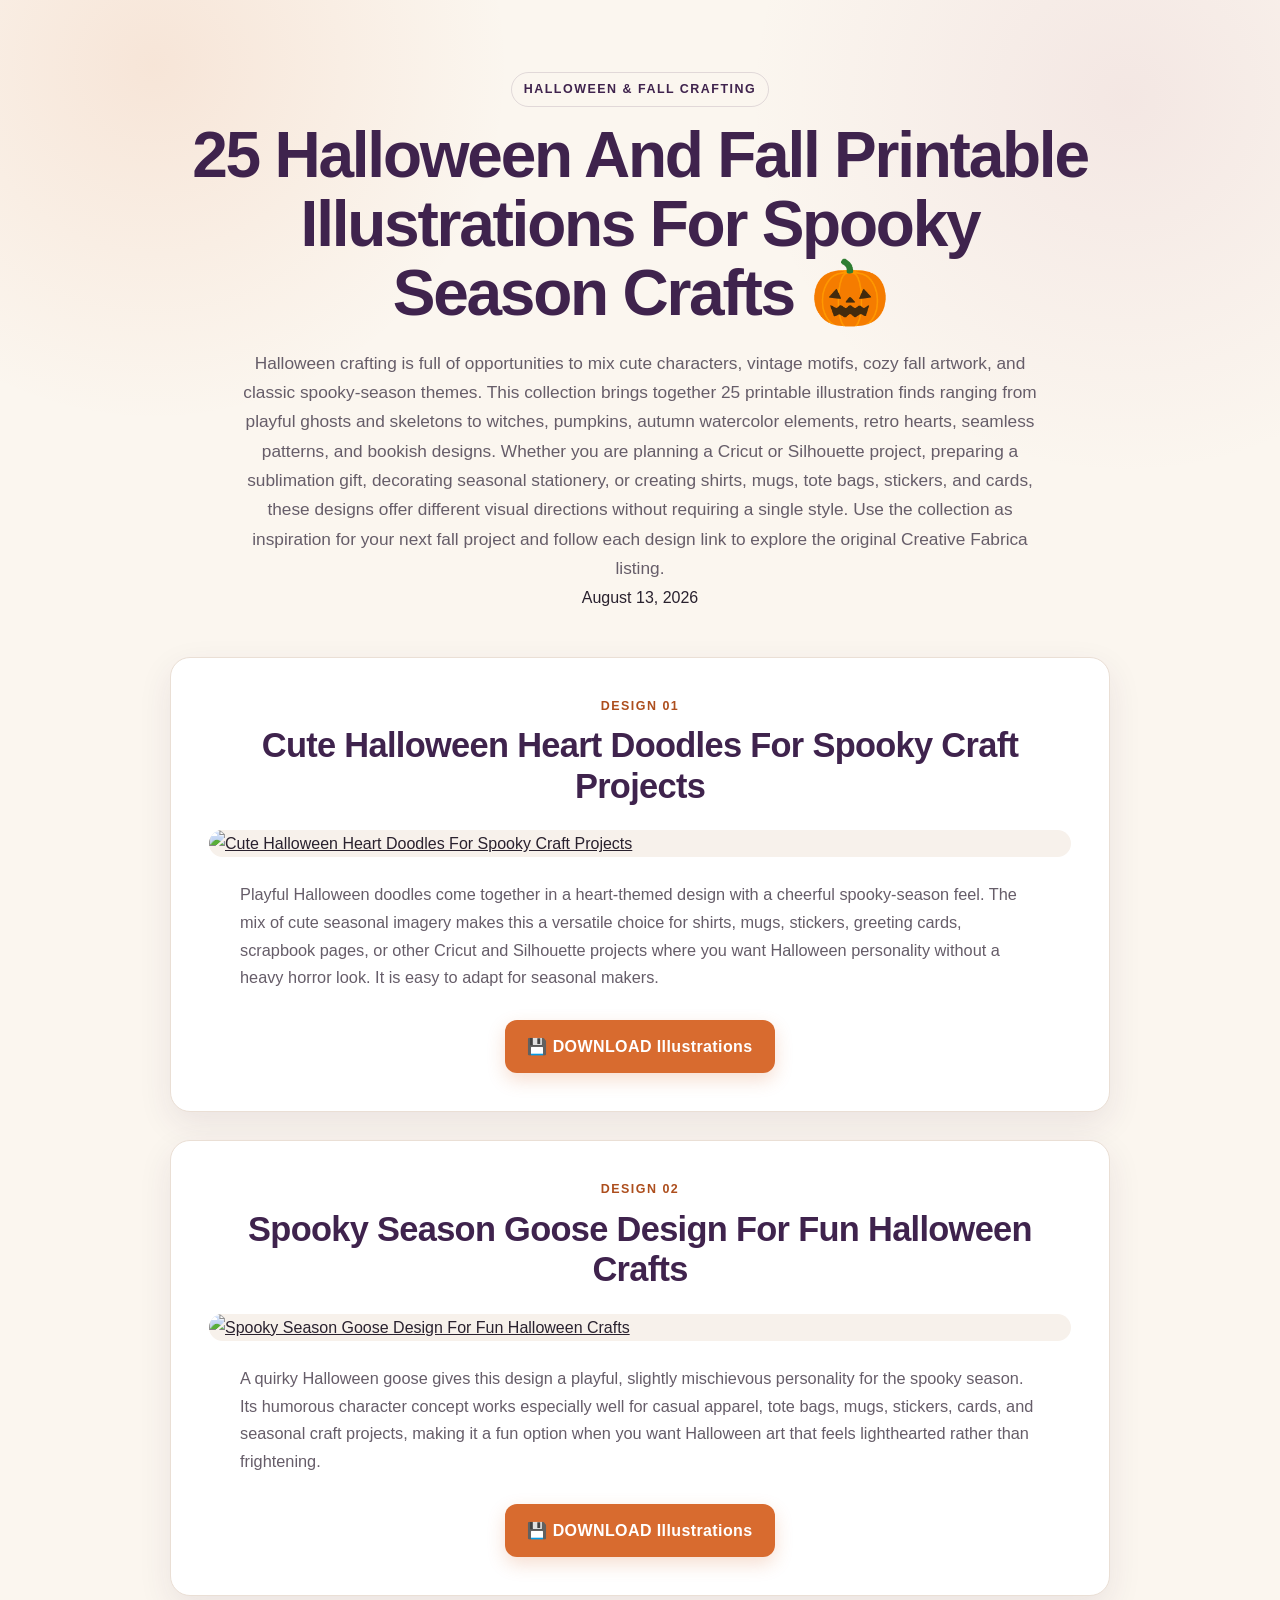
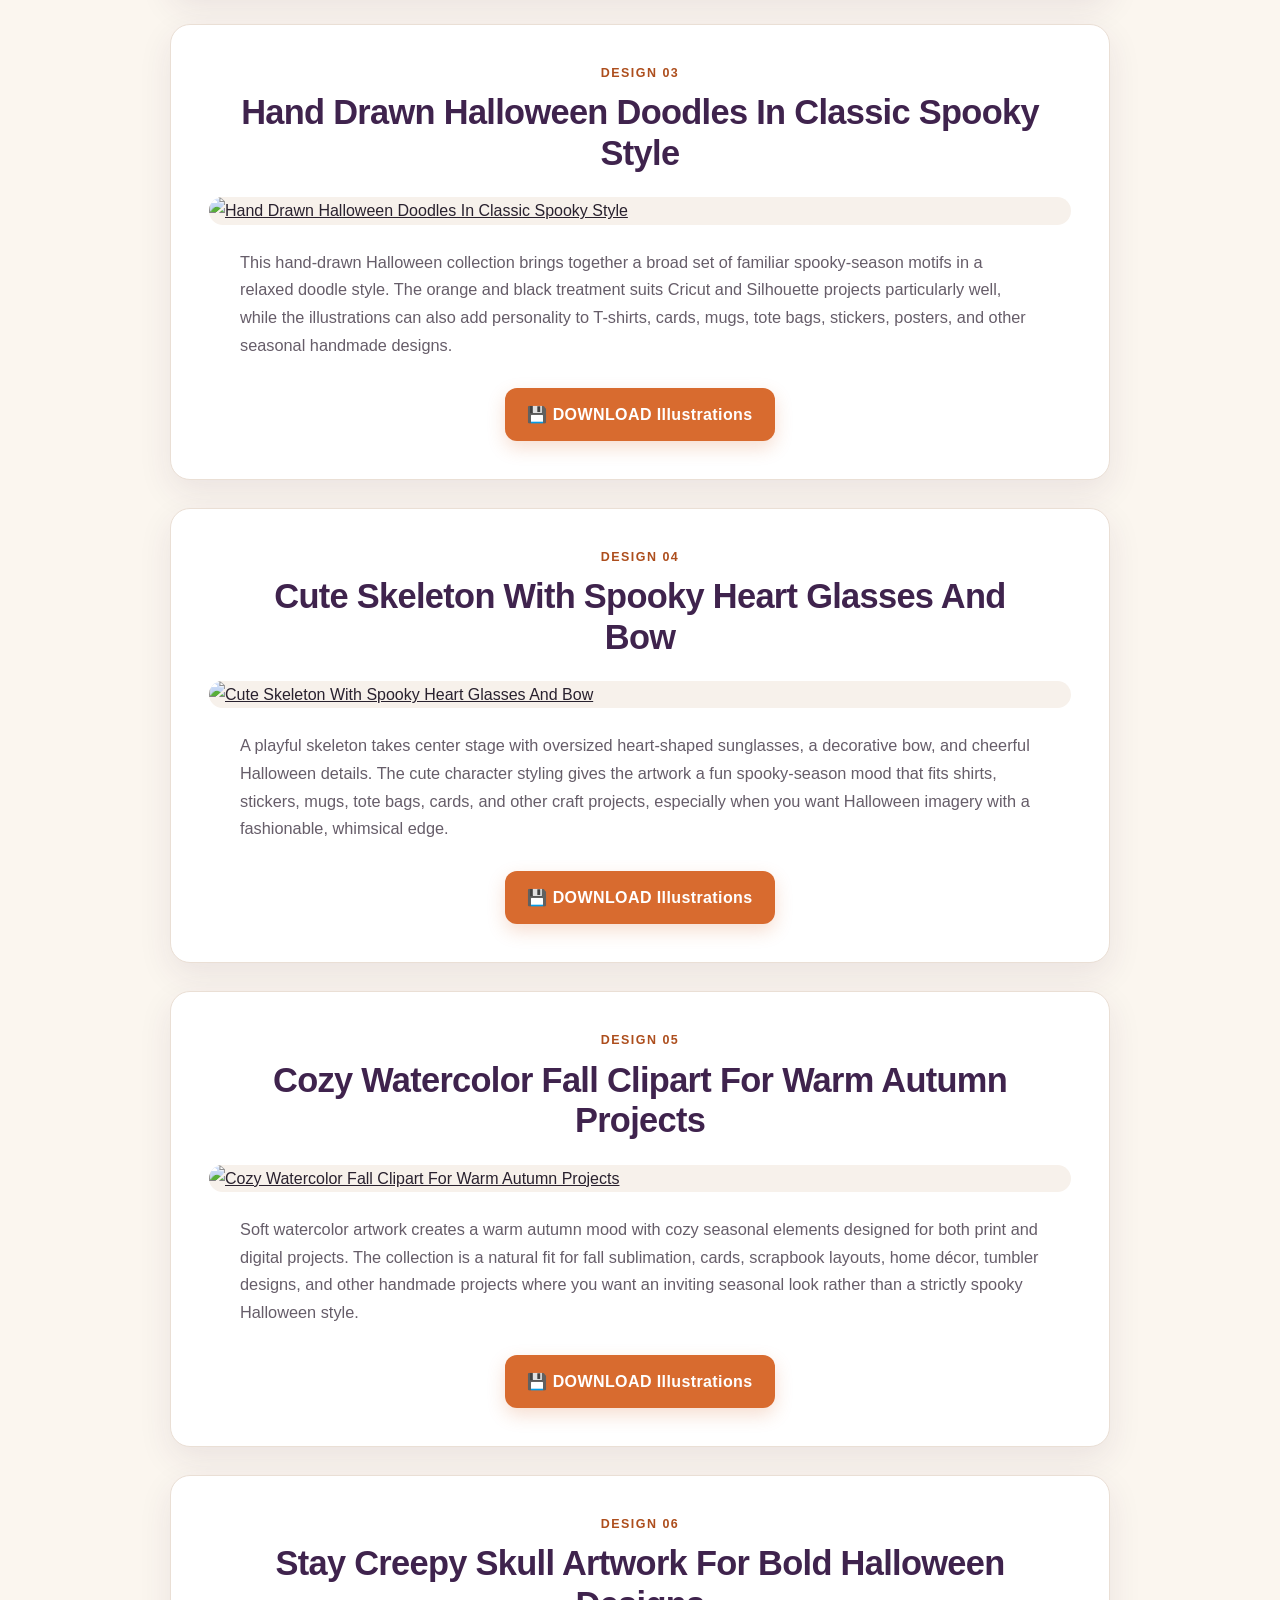
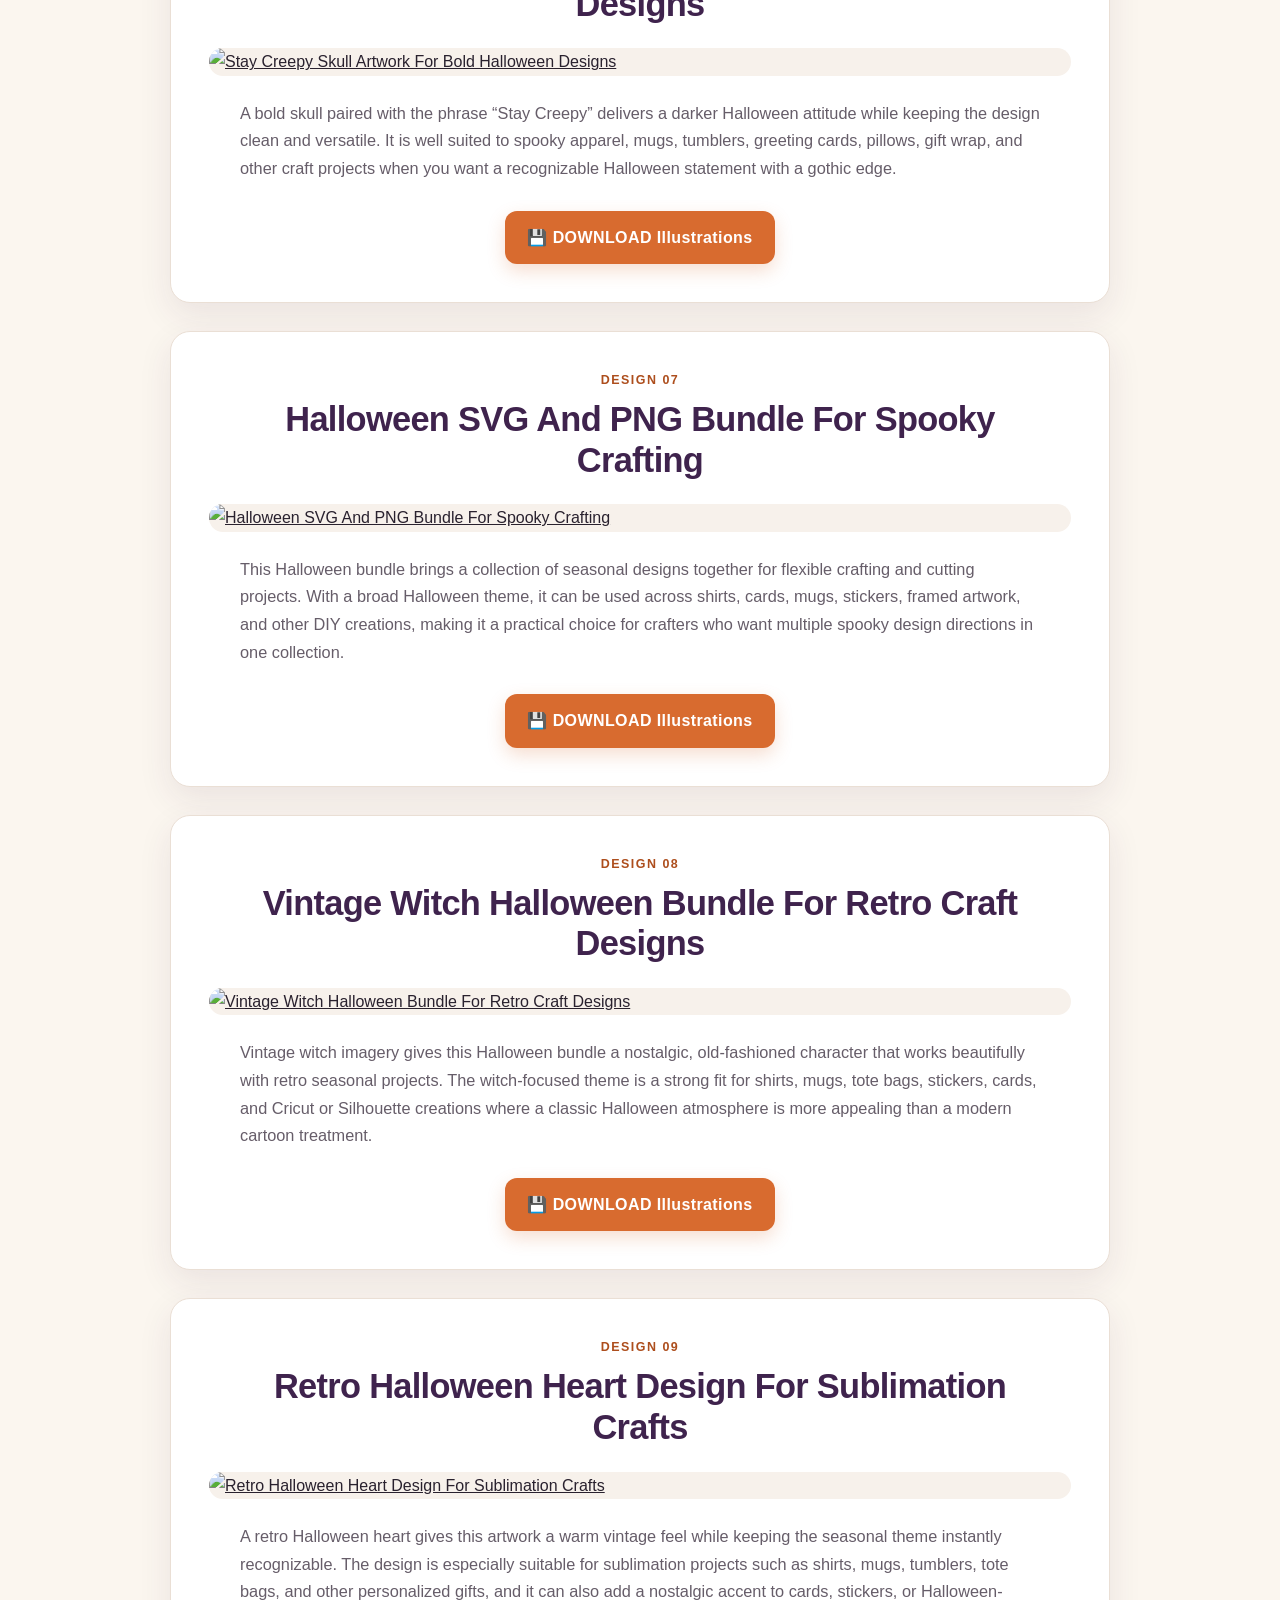
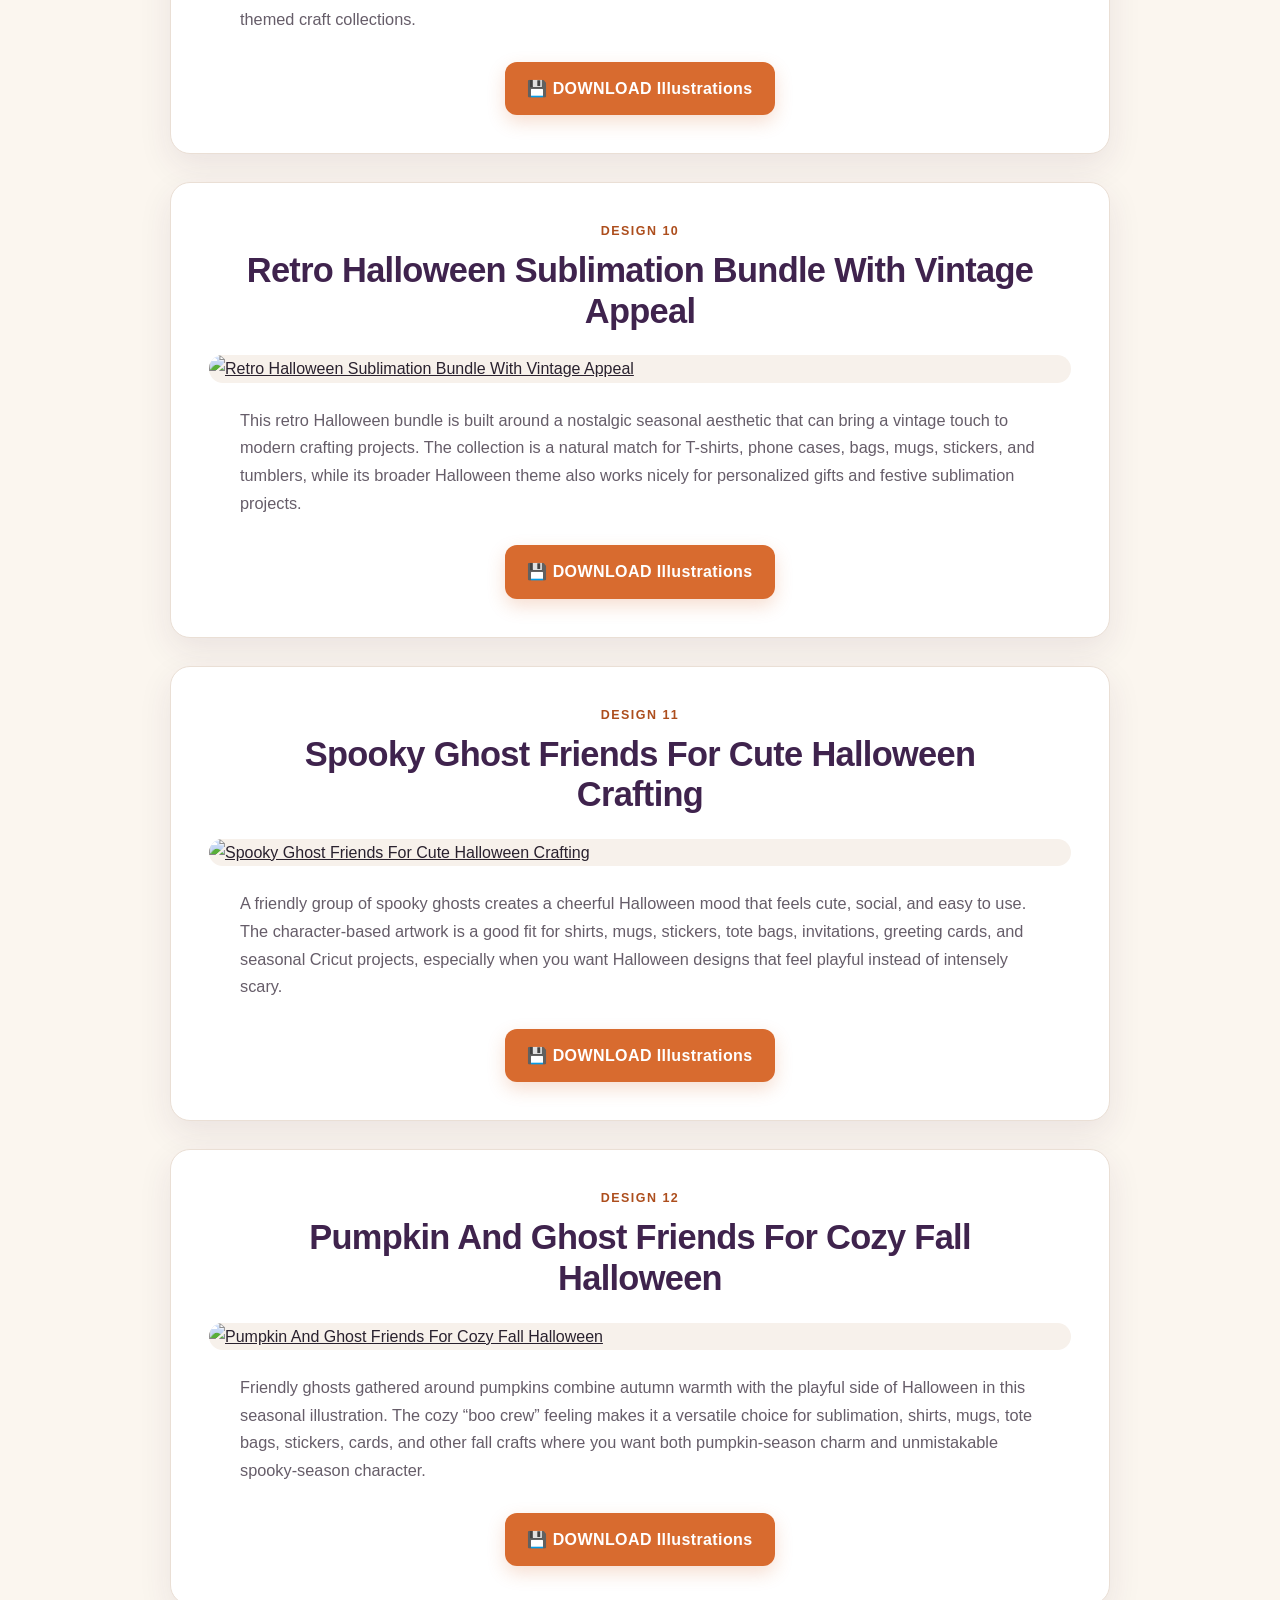
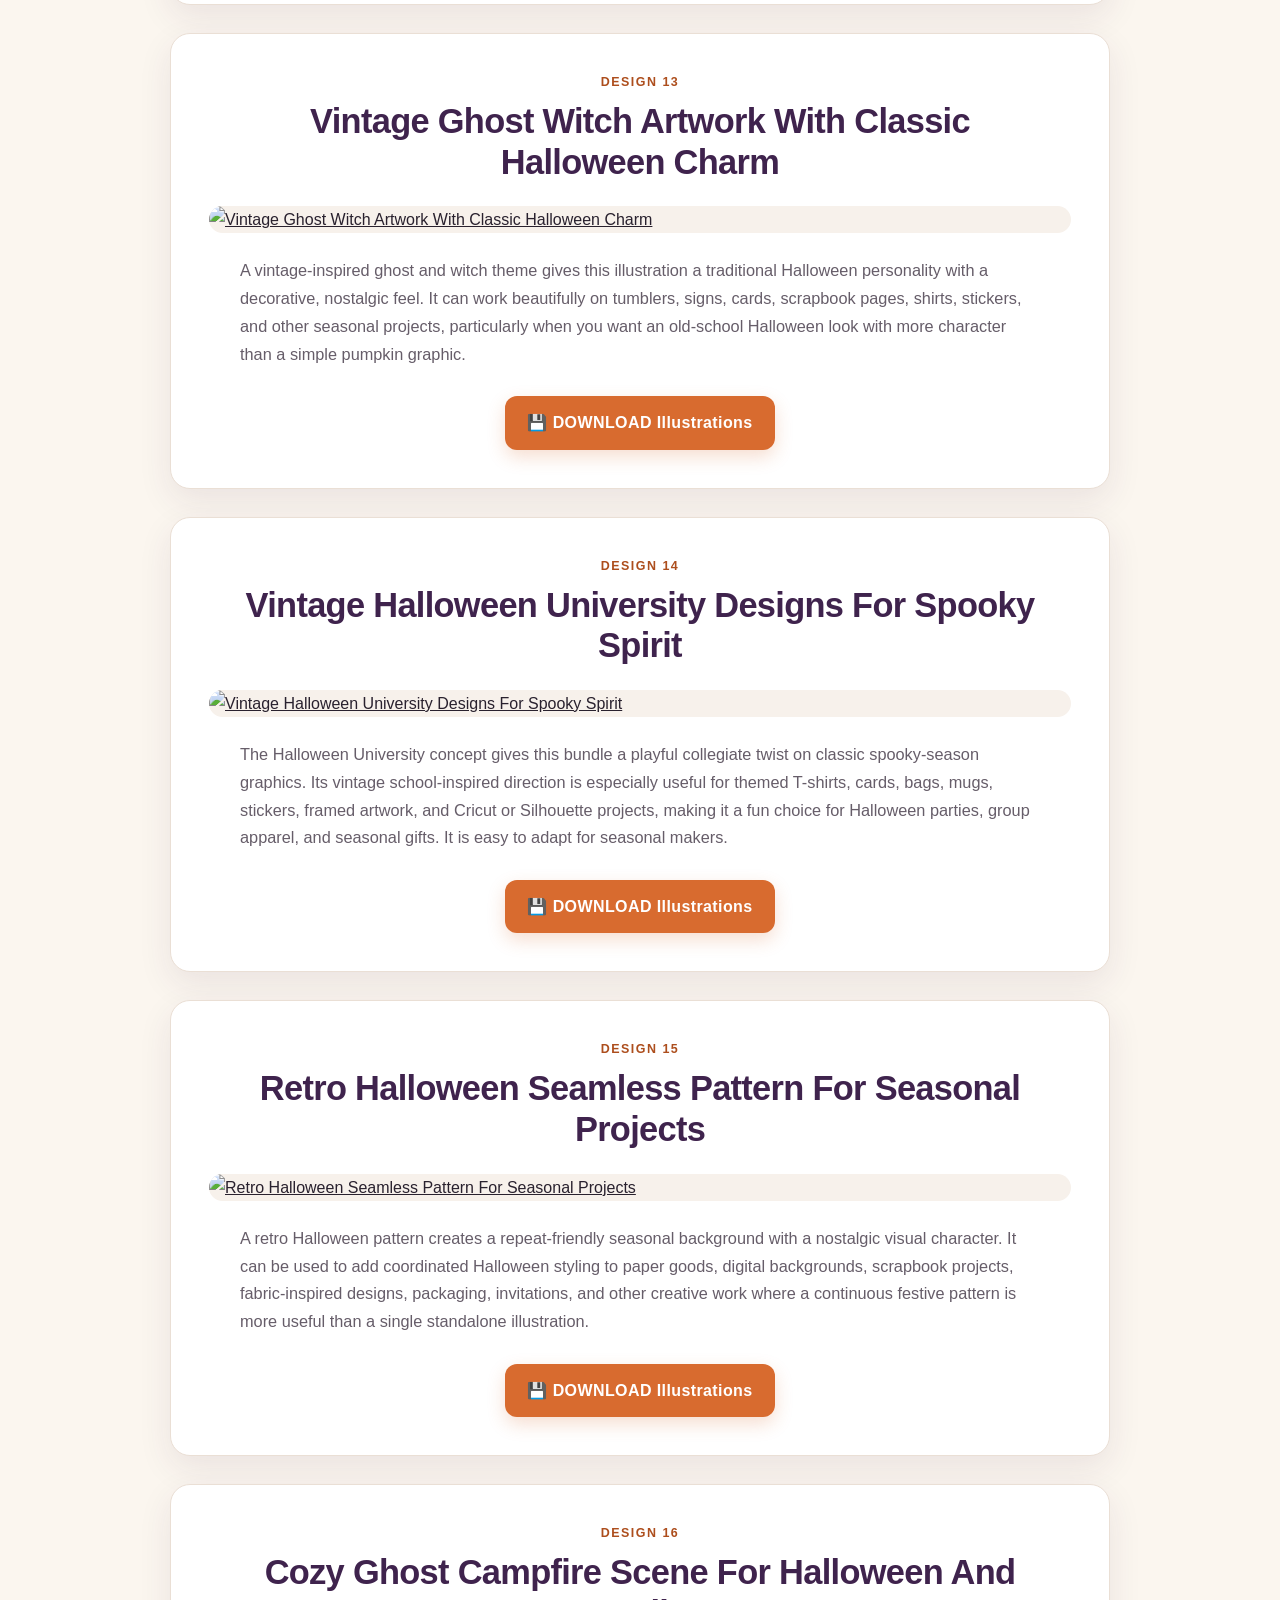
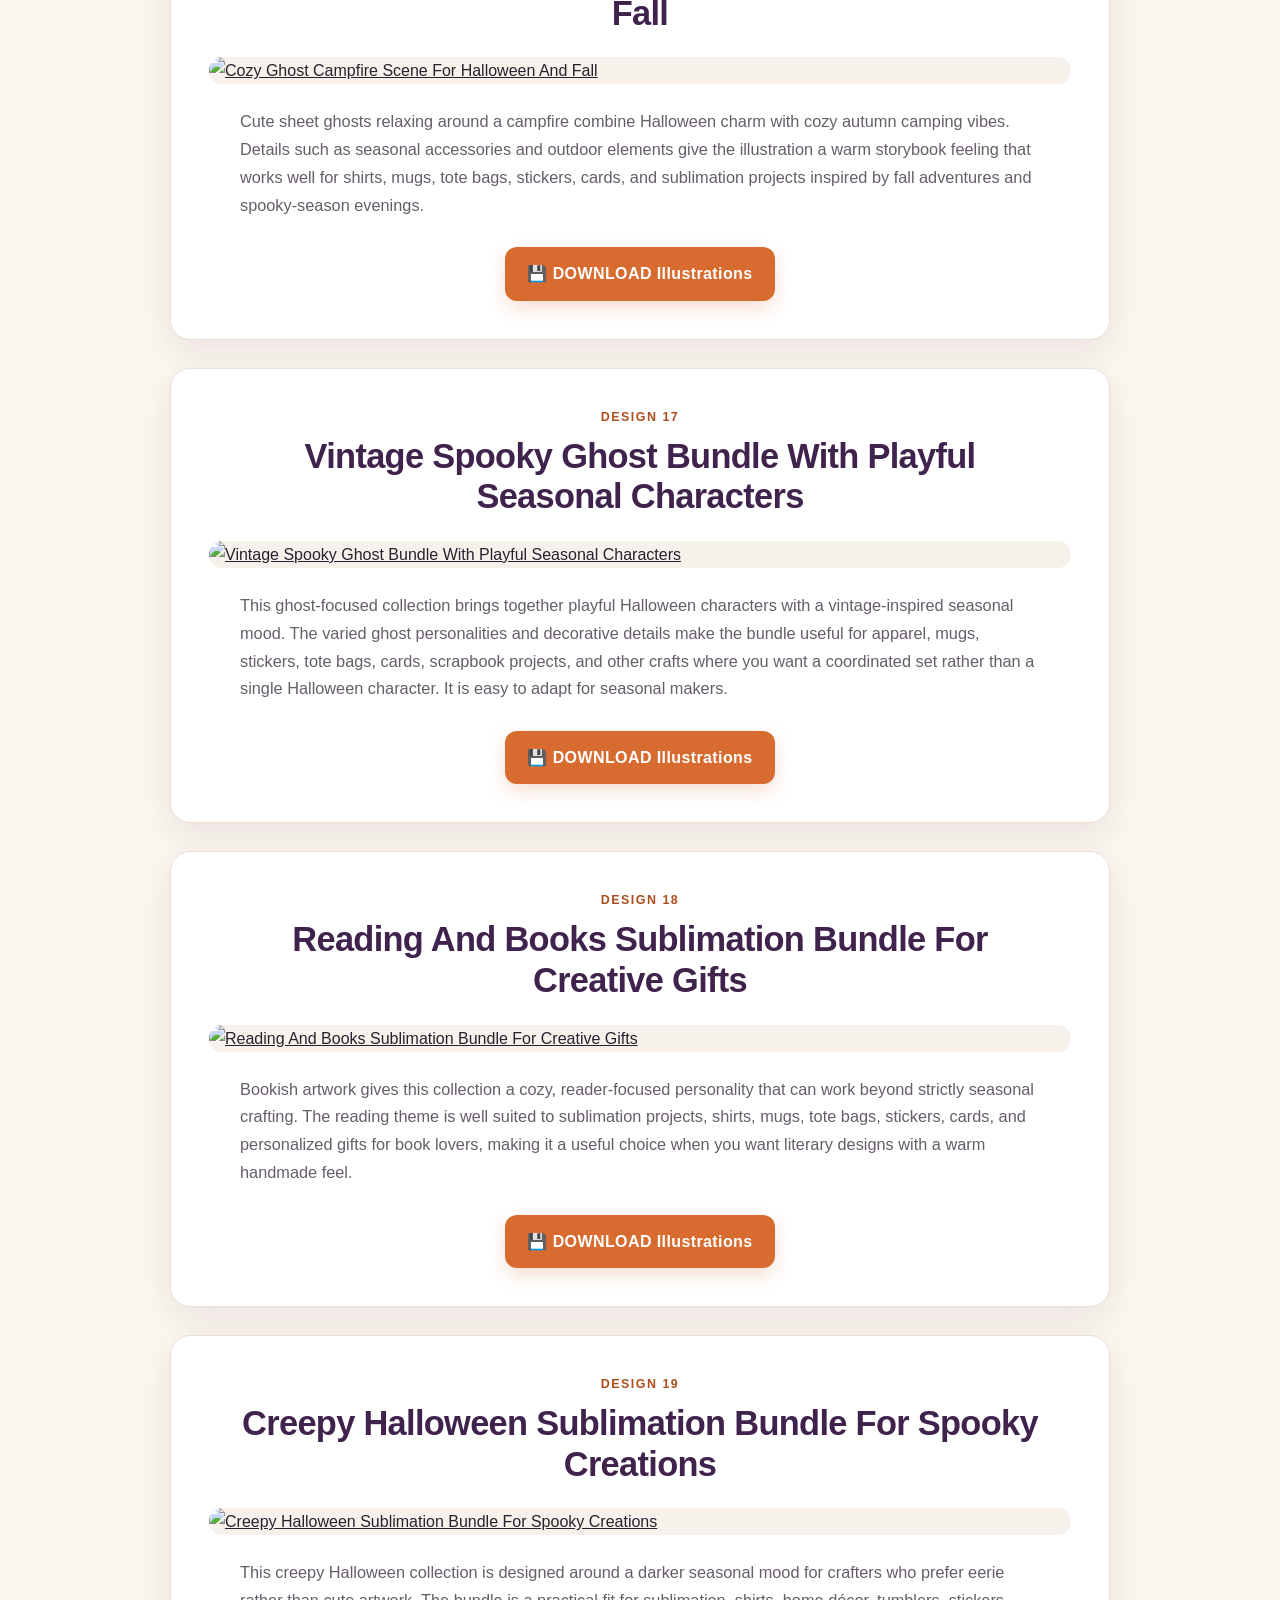
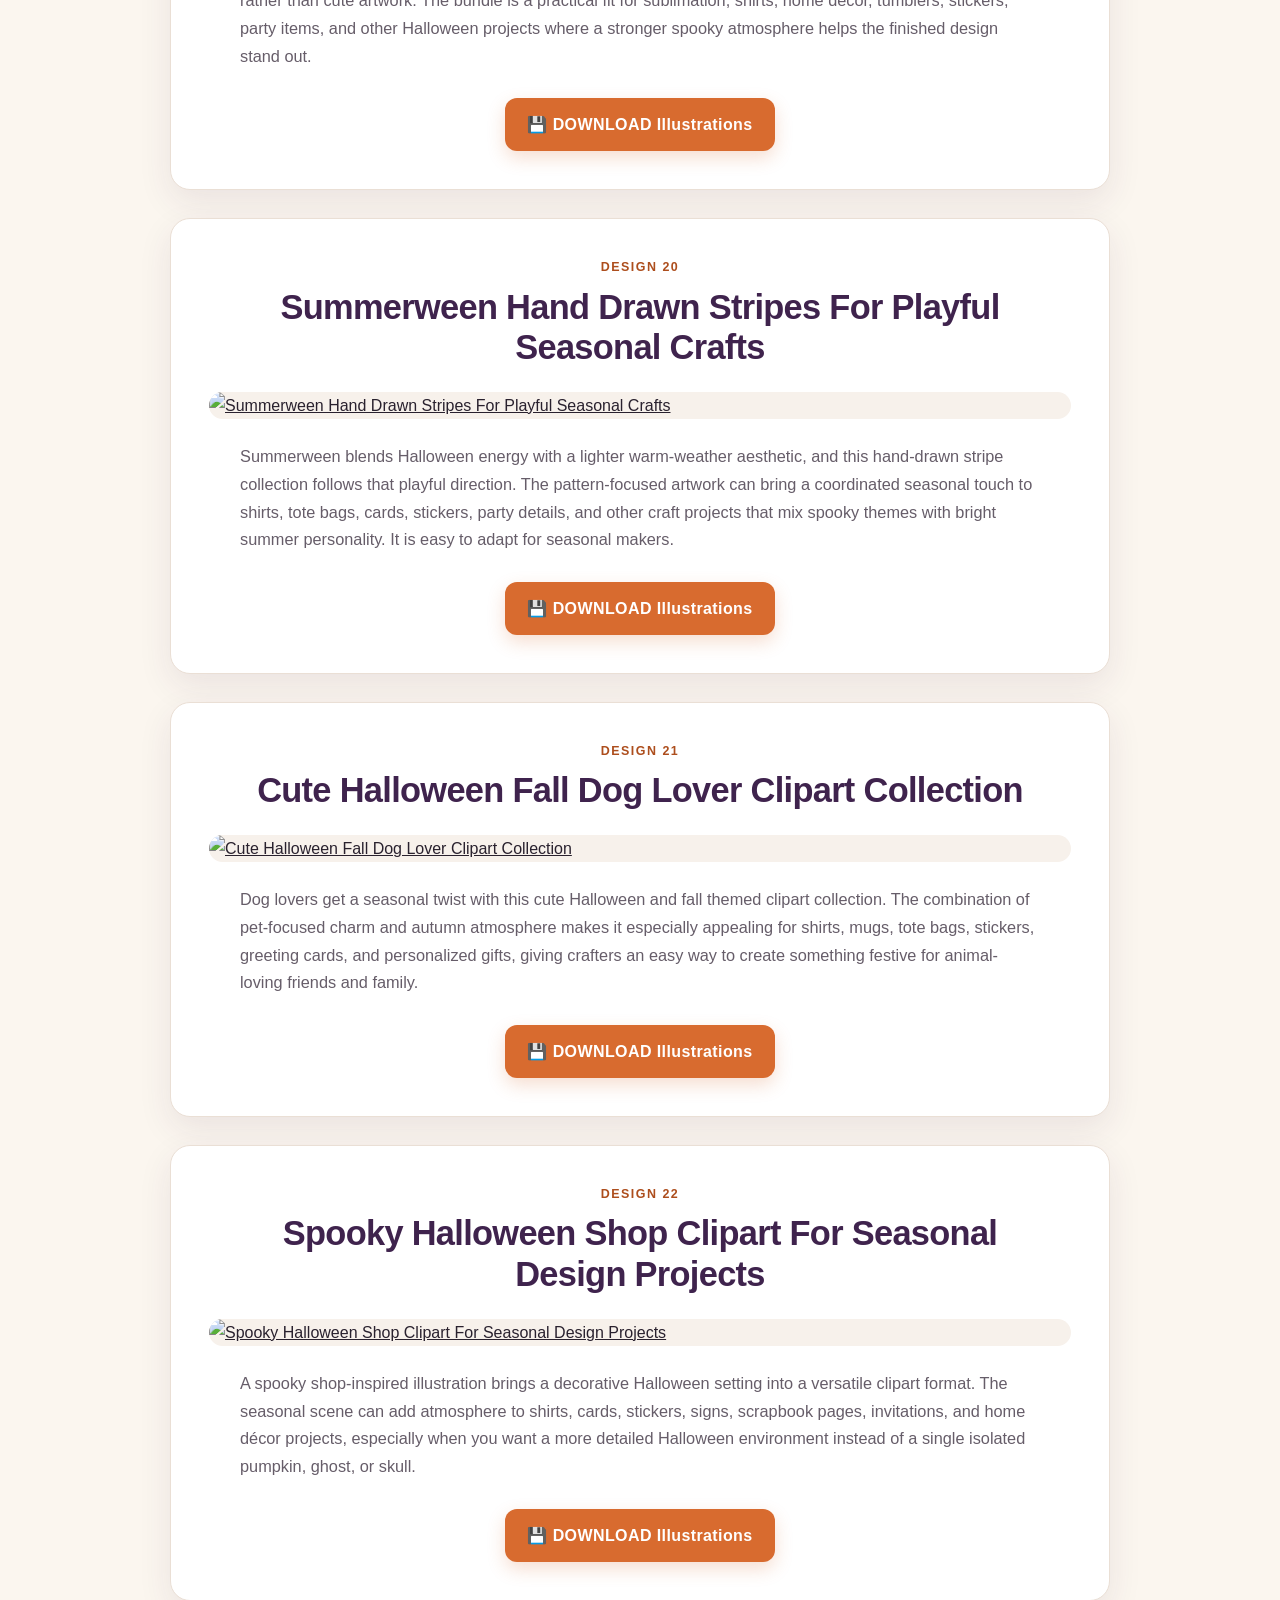
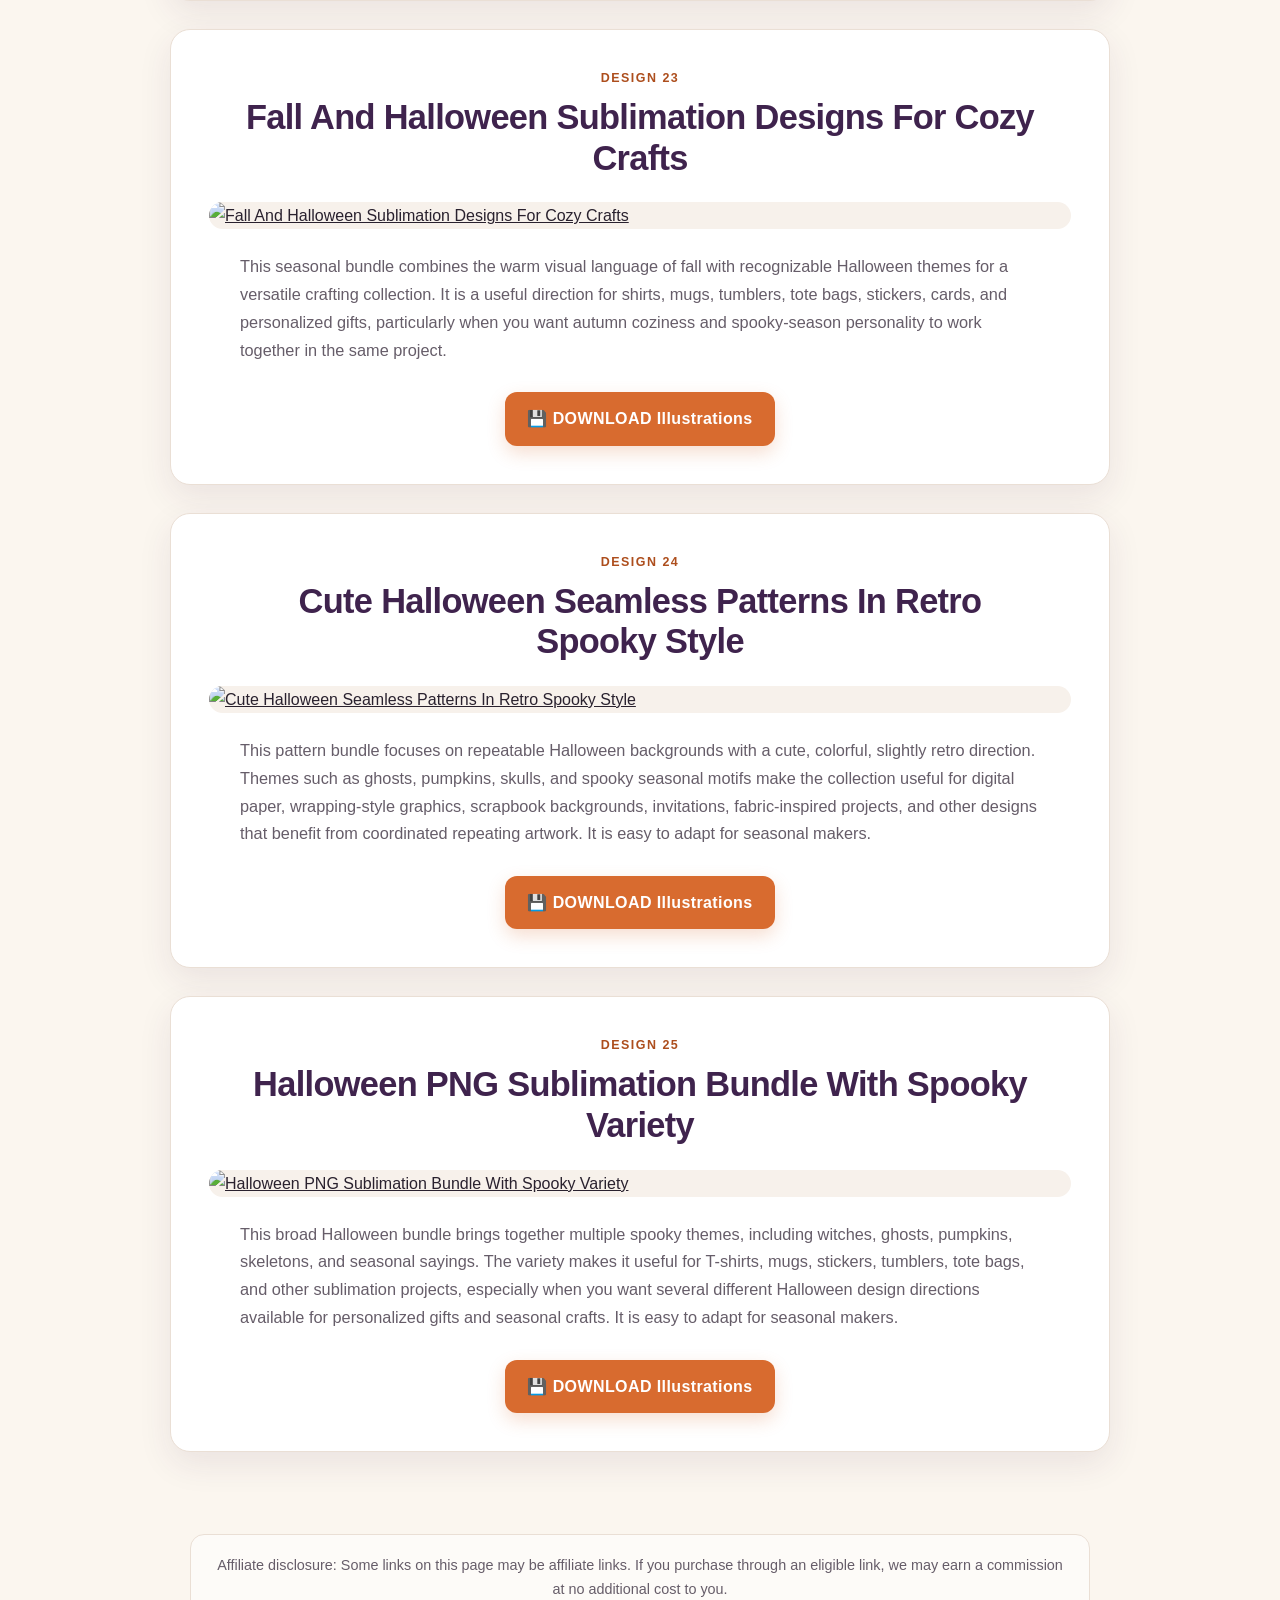
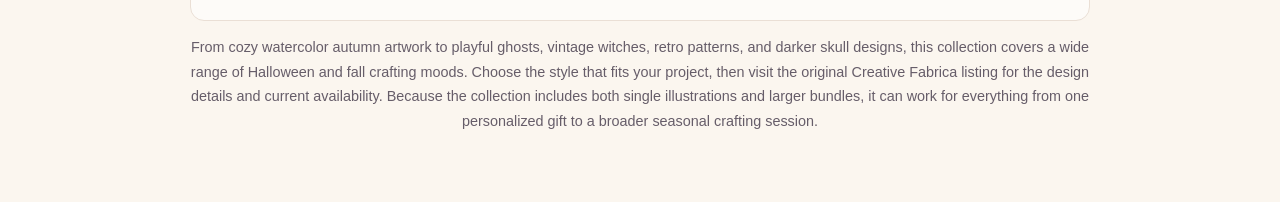
==== commit d40e0412: "Update halloween-png-printable-illustrations.html" ====
--- a/halloween-png-printable-illustrations.html
+++ b/halloween-png-printable-illustrations.html
@@ -390,7 +390,7 @@
 <body>
   <header class="site-header">
     <p class="eyebrow">Halloween &amp; Fall Crafting</p>
-    <h1>25 Halloween And Fall Printable Illustrations For Spooky Season Crafts</h1>
+    <h1>25 Halloween And Fall Printable Illustrations For Spooky Season Crafts 🎃 </h1>
     <p class="intro">Halloween crafting is full of opportunities to mix cute characters, vintage motifs, cozy fall artwork, and classic spooky-season themes. This collection brings together 25 printable illustration finds ranging from playful ghosts and skeletons to witches, pumpkins, autumn watercolor elements, retro hearts, seamless patterns, and bookish designs. Whether you are planning a Cricut or Silhouette project, preparing a sublimation gift, decorating seasonal stationery, or creating shirts, mugs, tote bags, stickers, and cards, these designs offer different visual directions without requiring a single style. Use the collection as inspiration for your next fall project and follow each design link to explore the original Creative Fabrica listing.</p>
 		<div class="blog-post">	
 			<span class="blog-post-meta">				
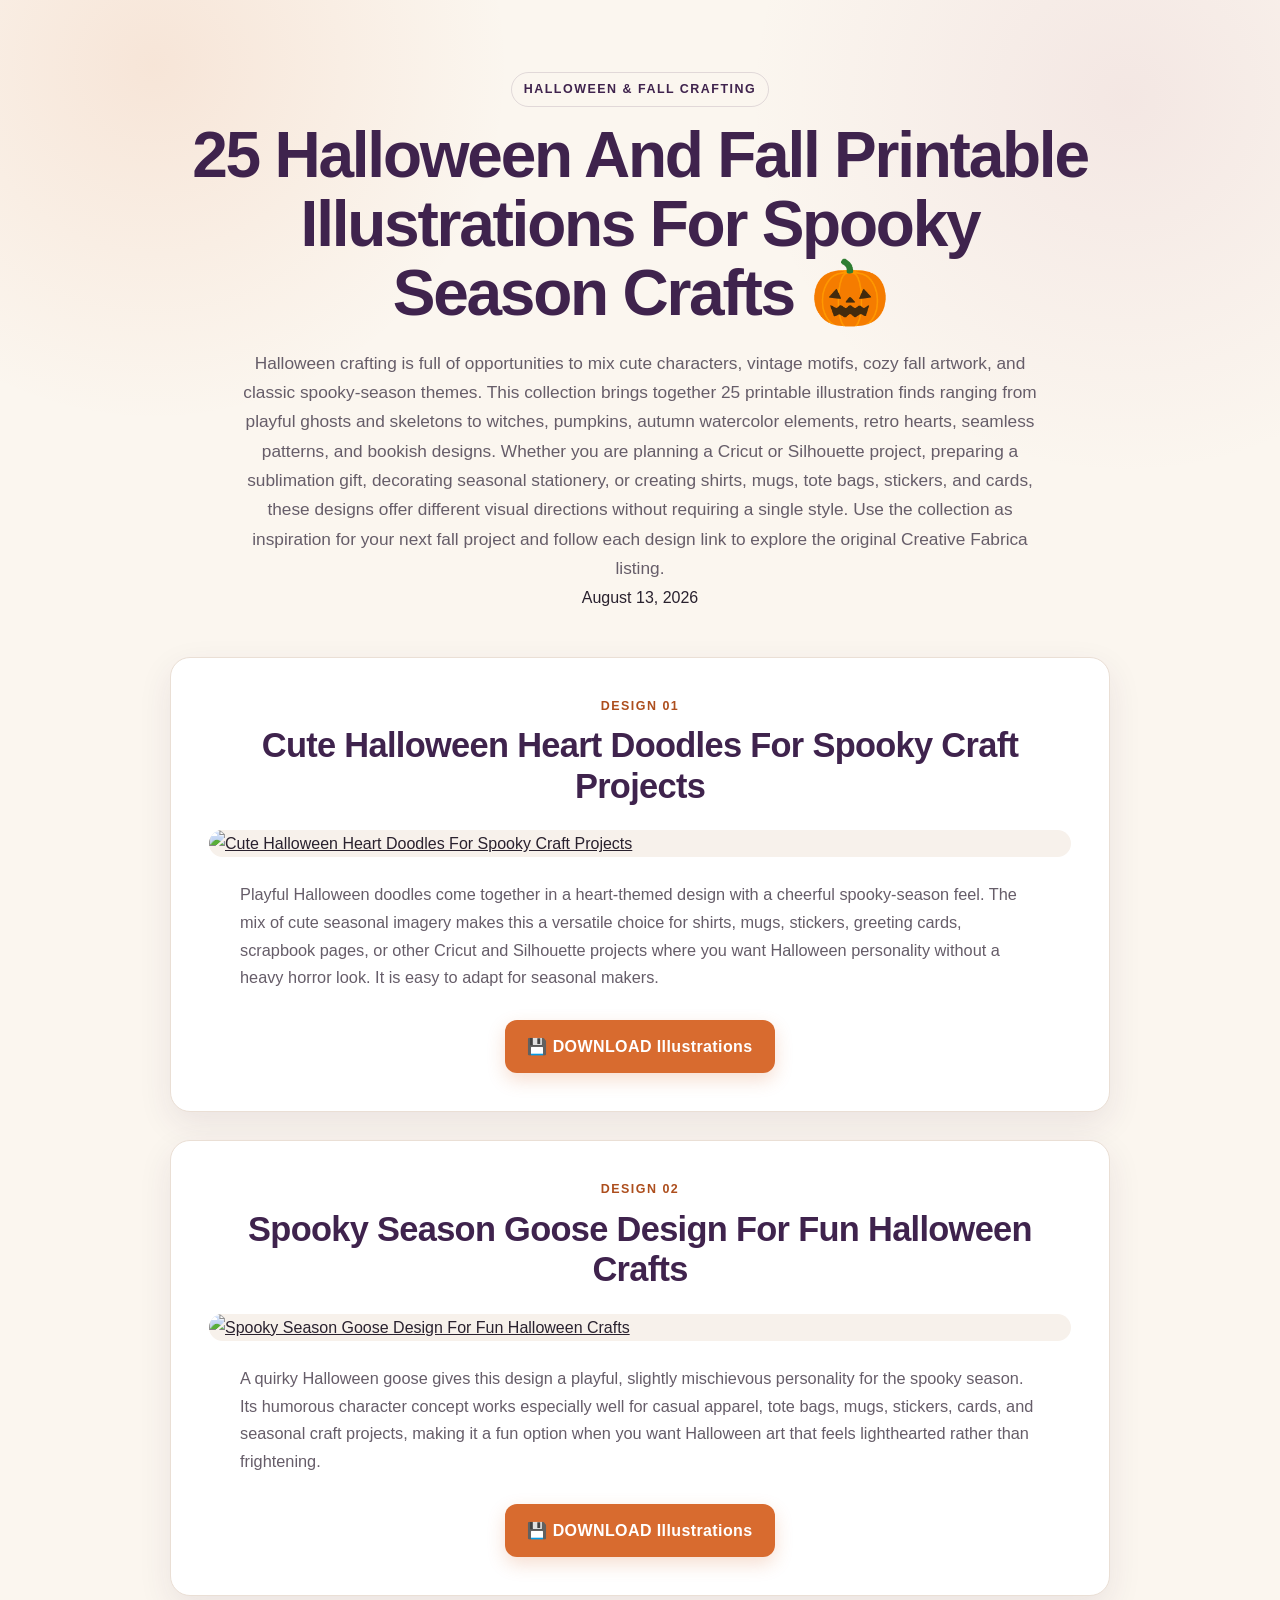
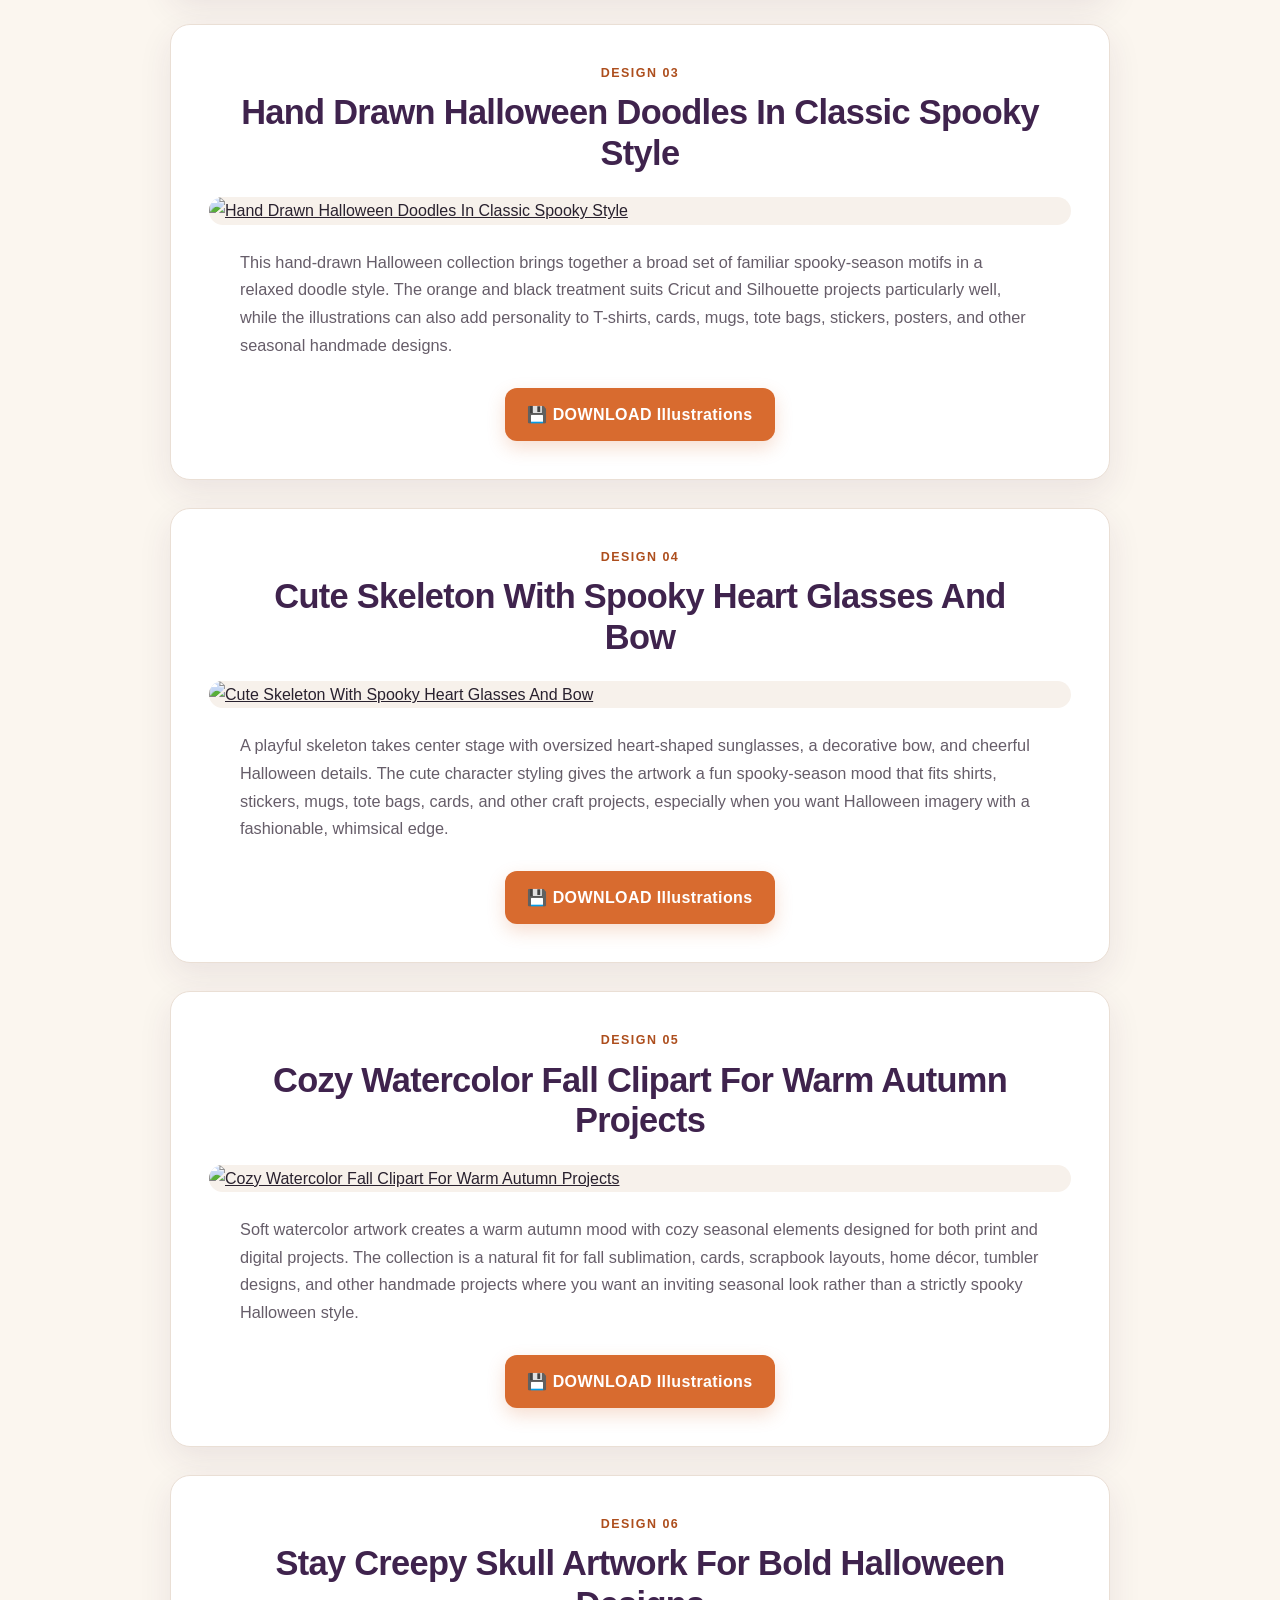
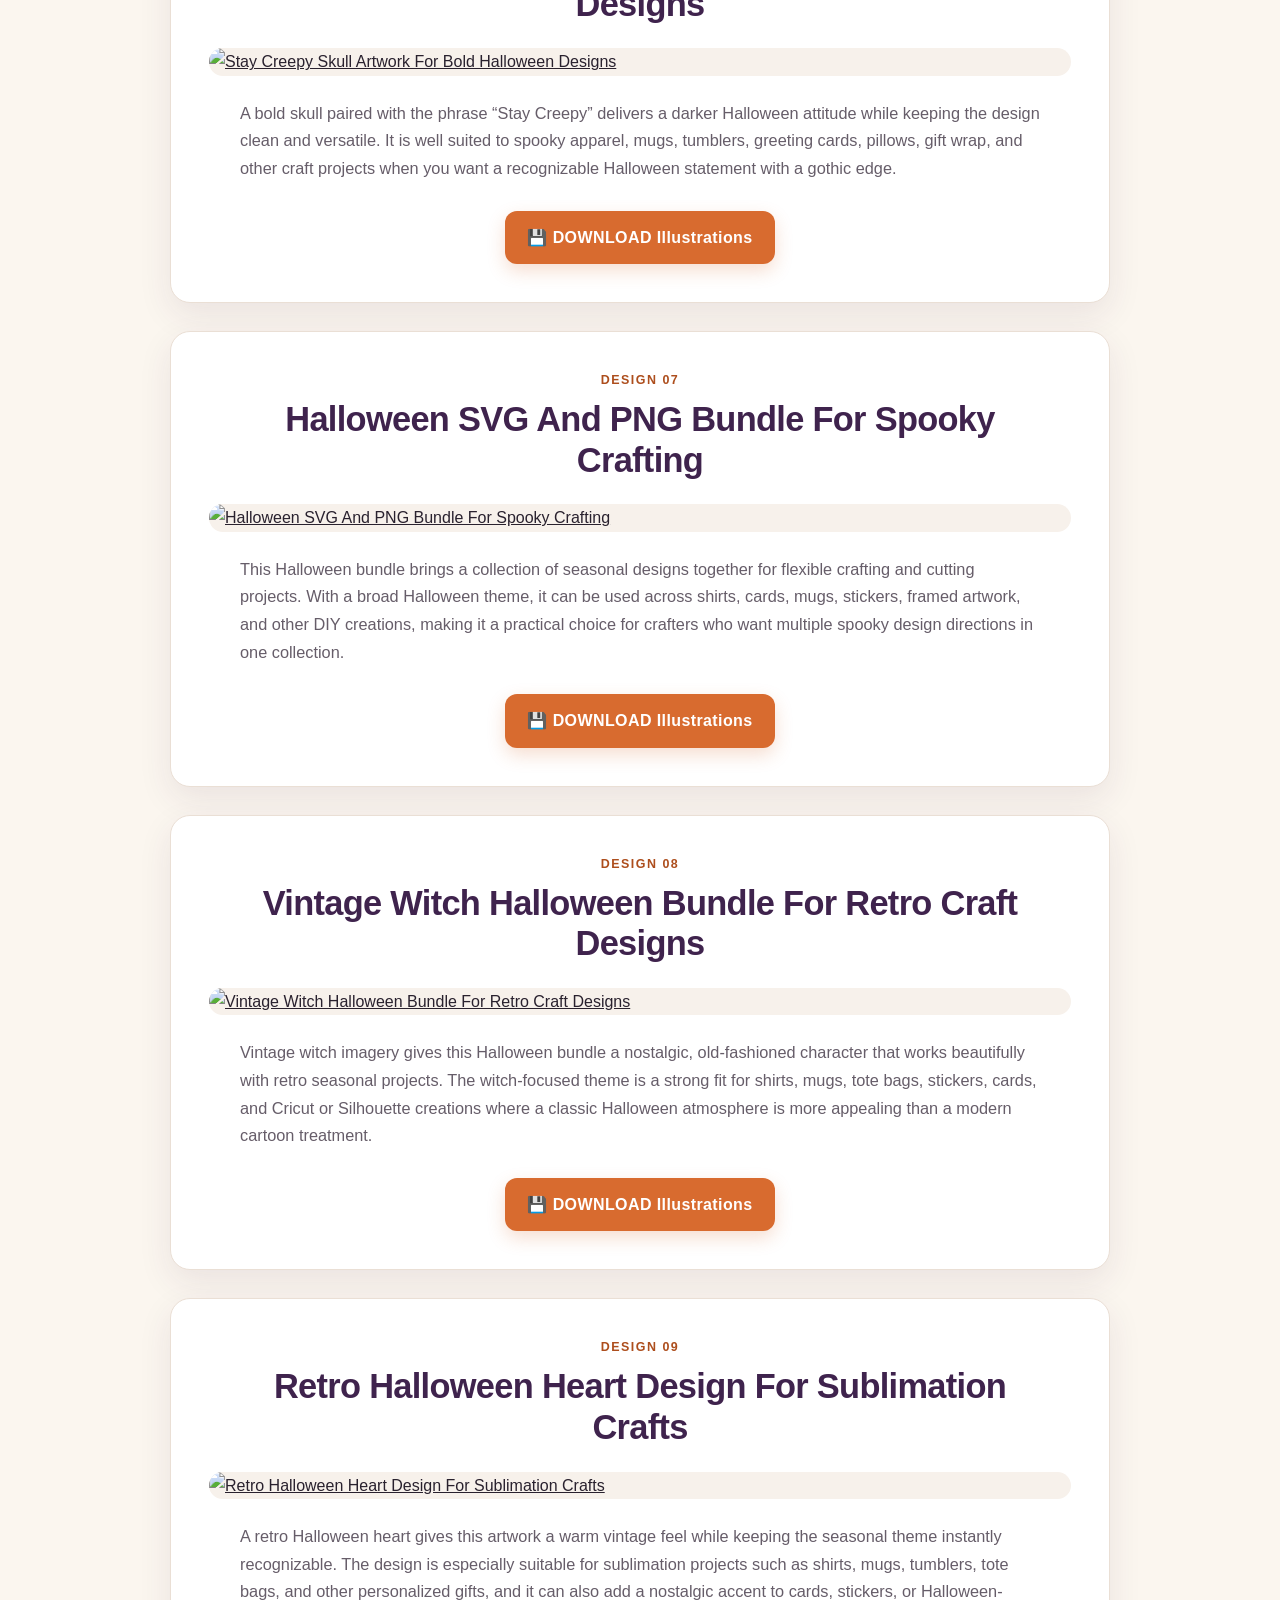
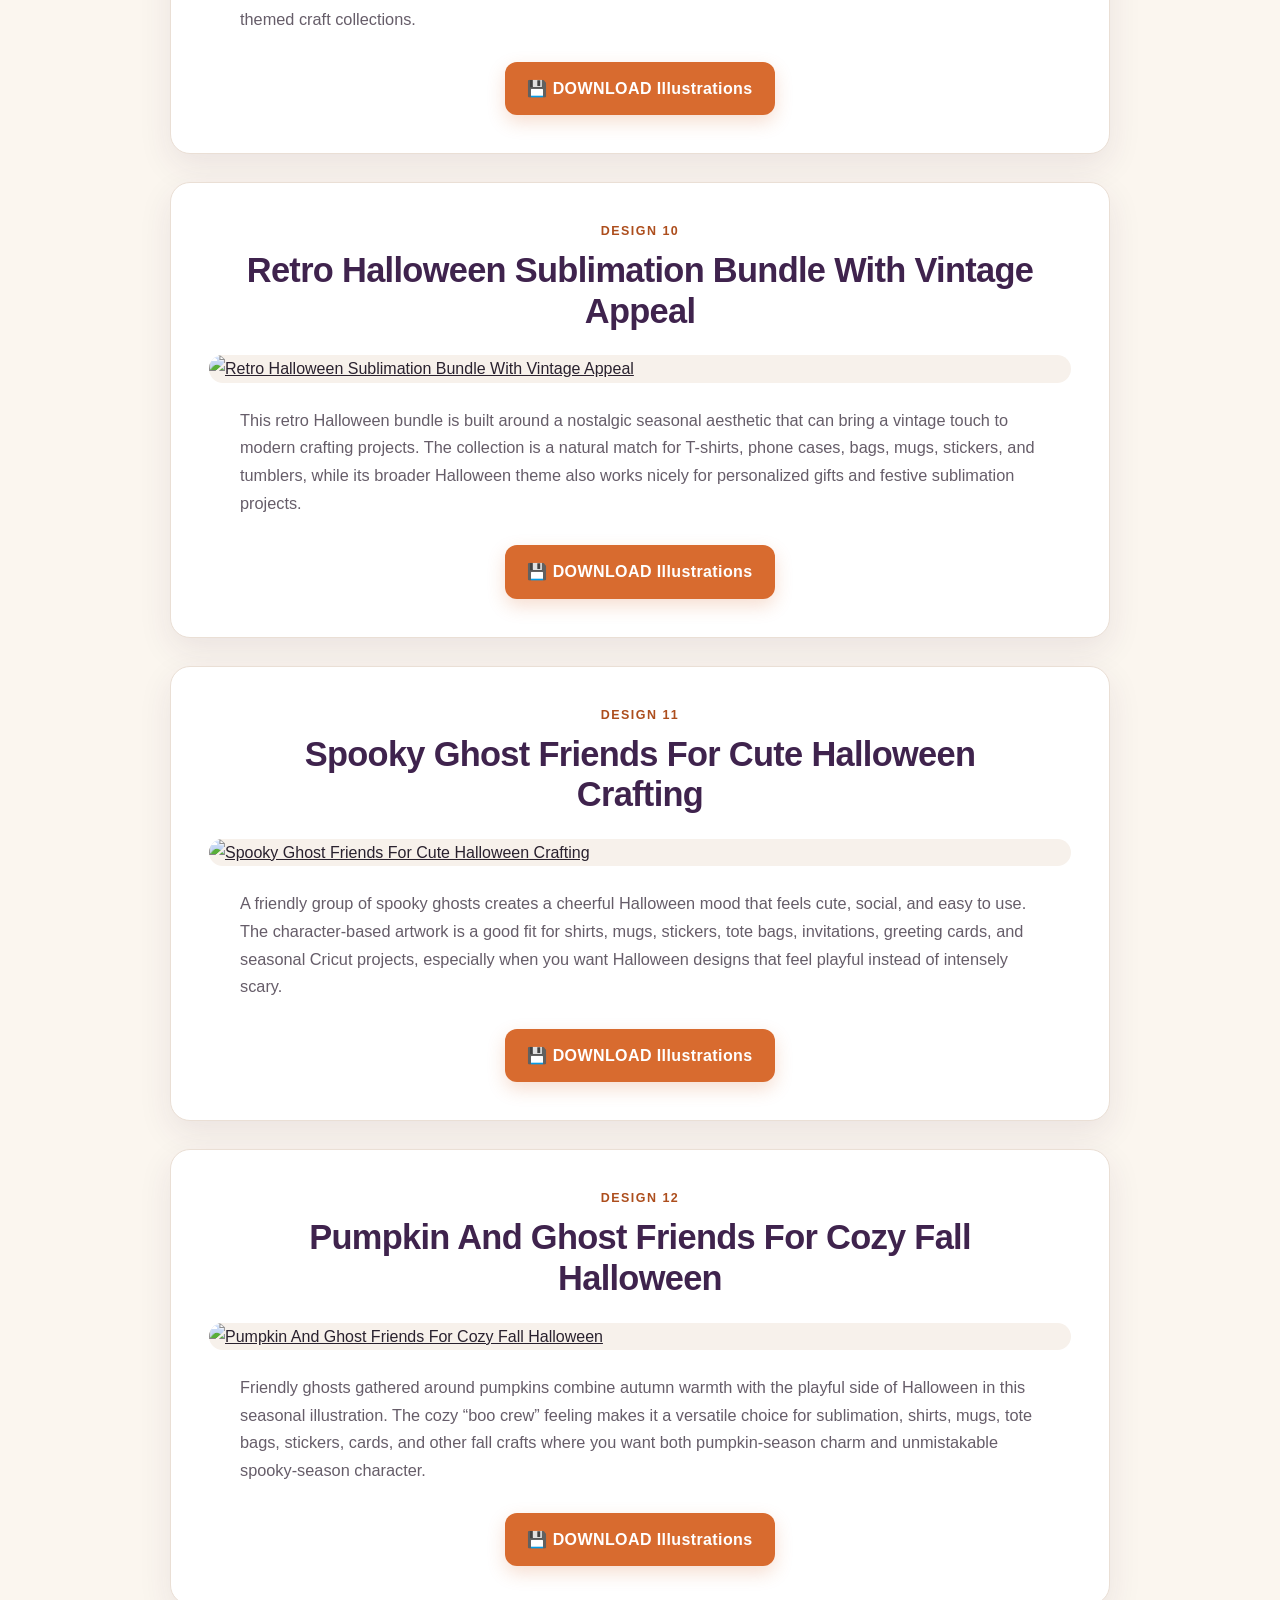
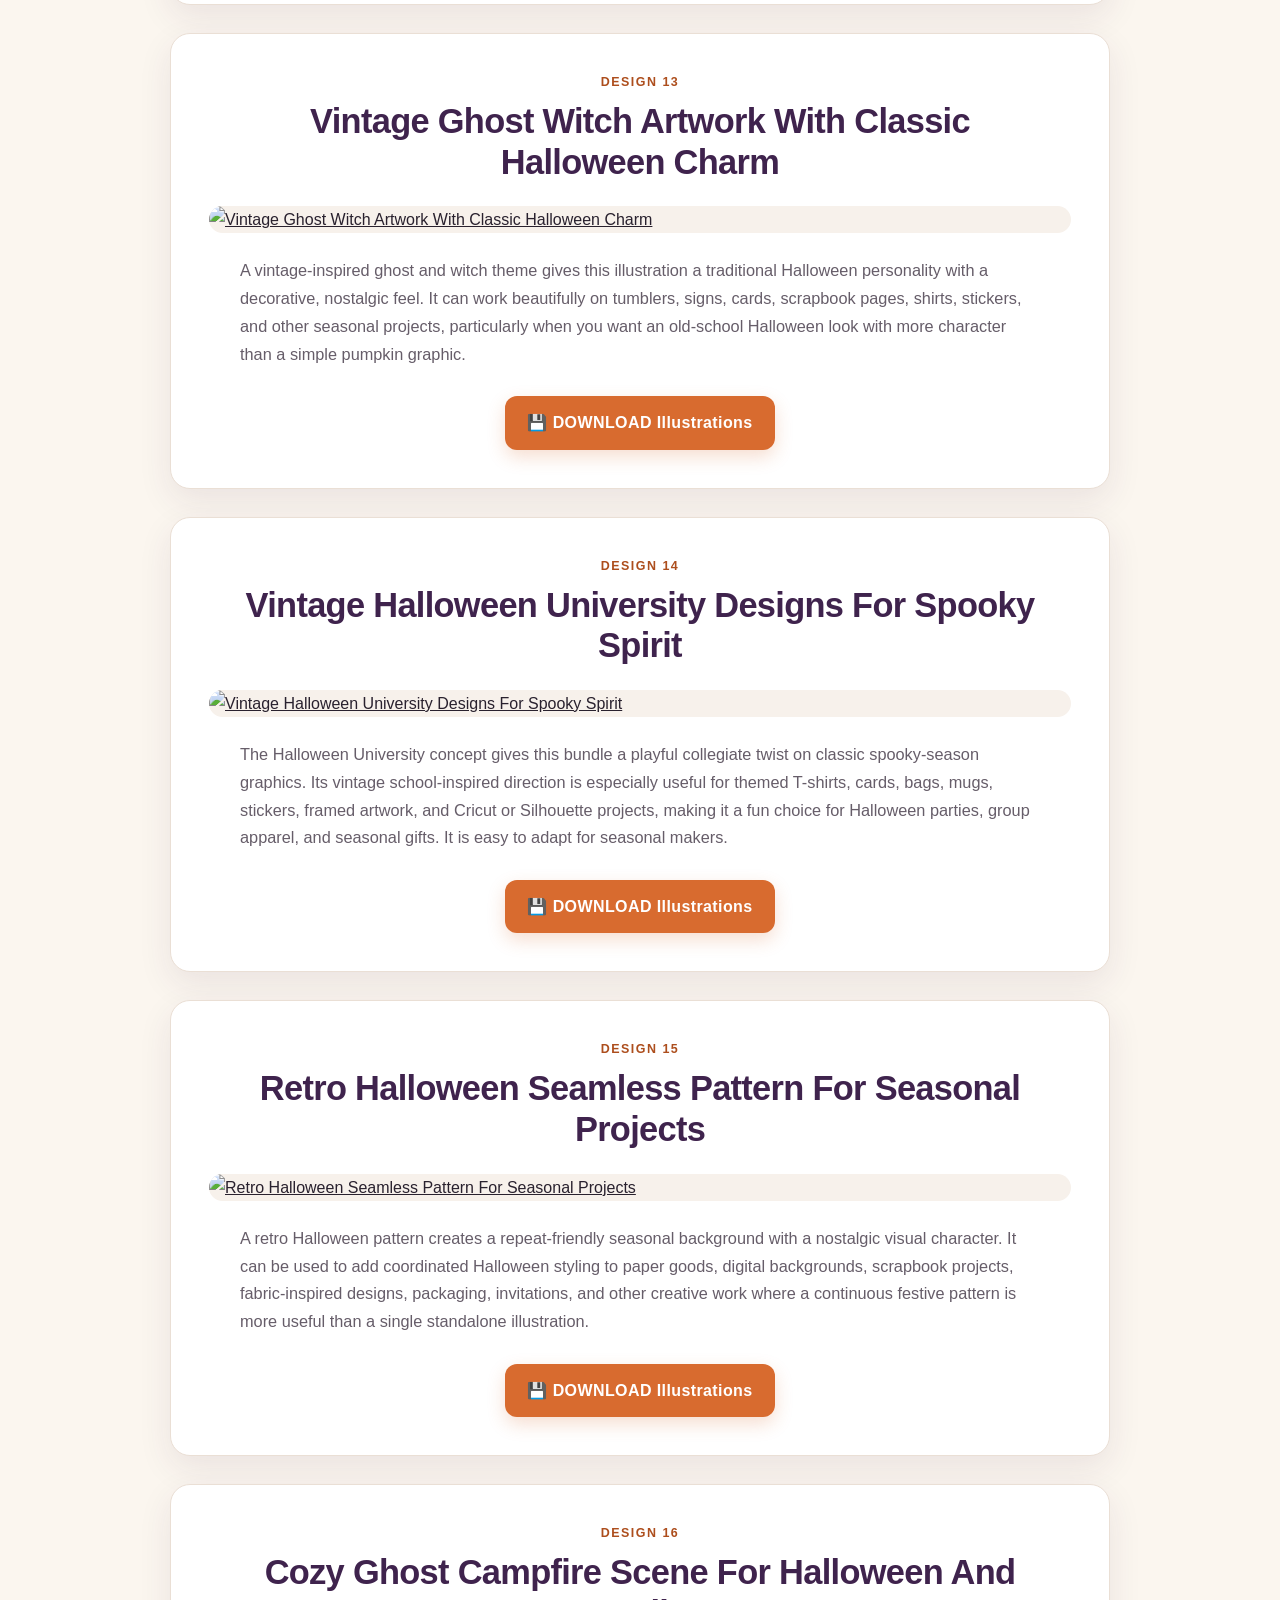
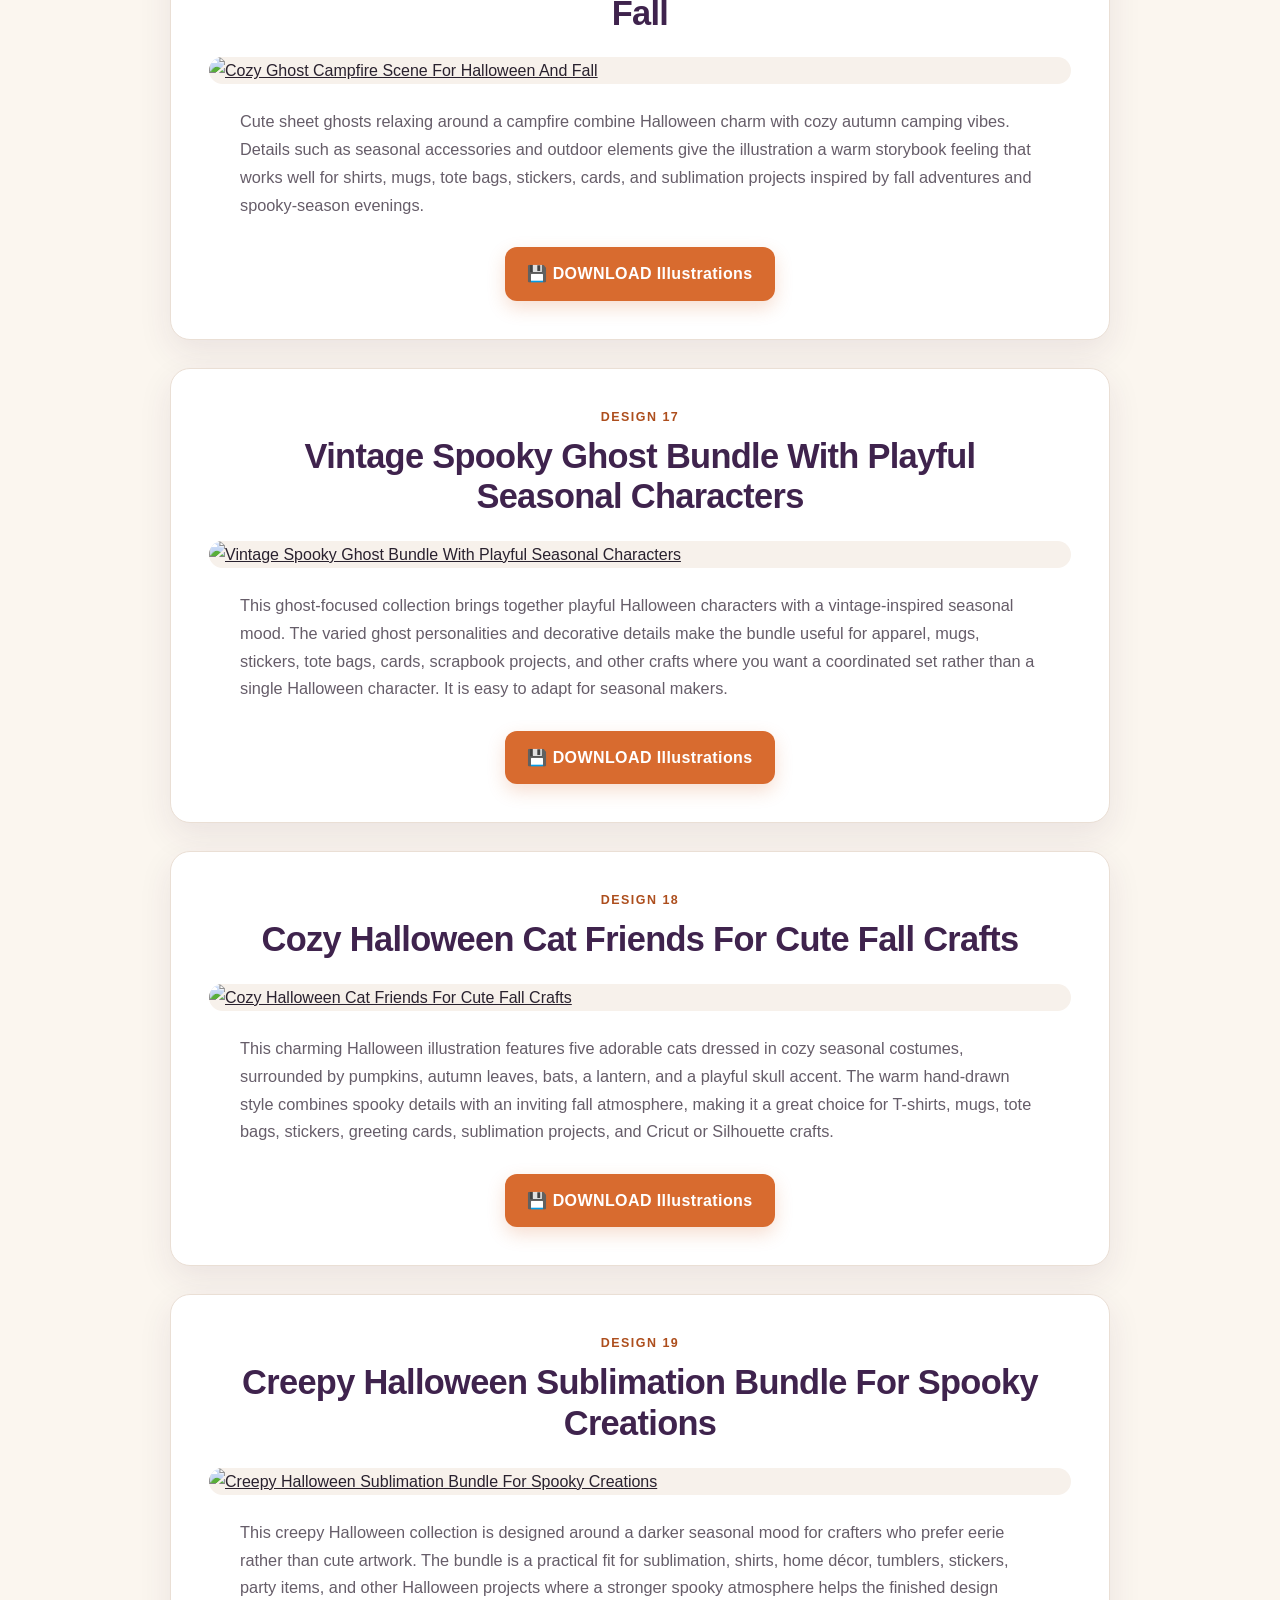
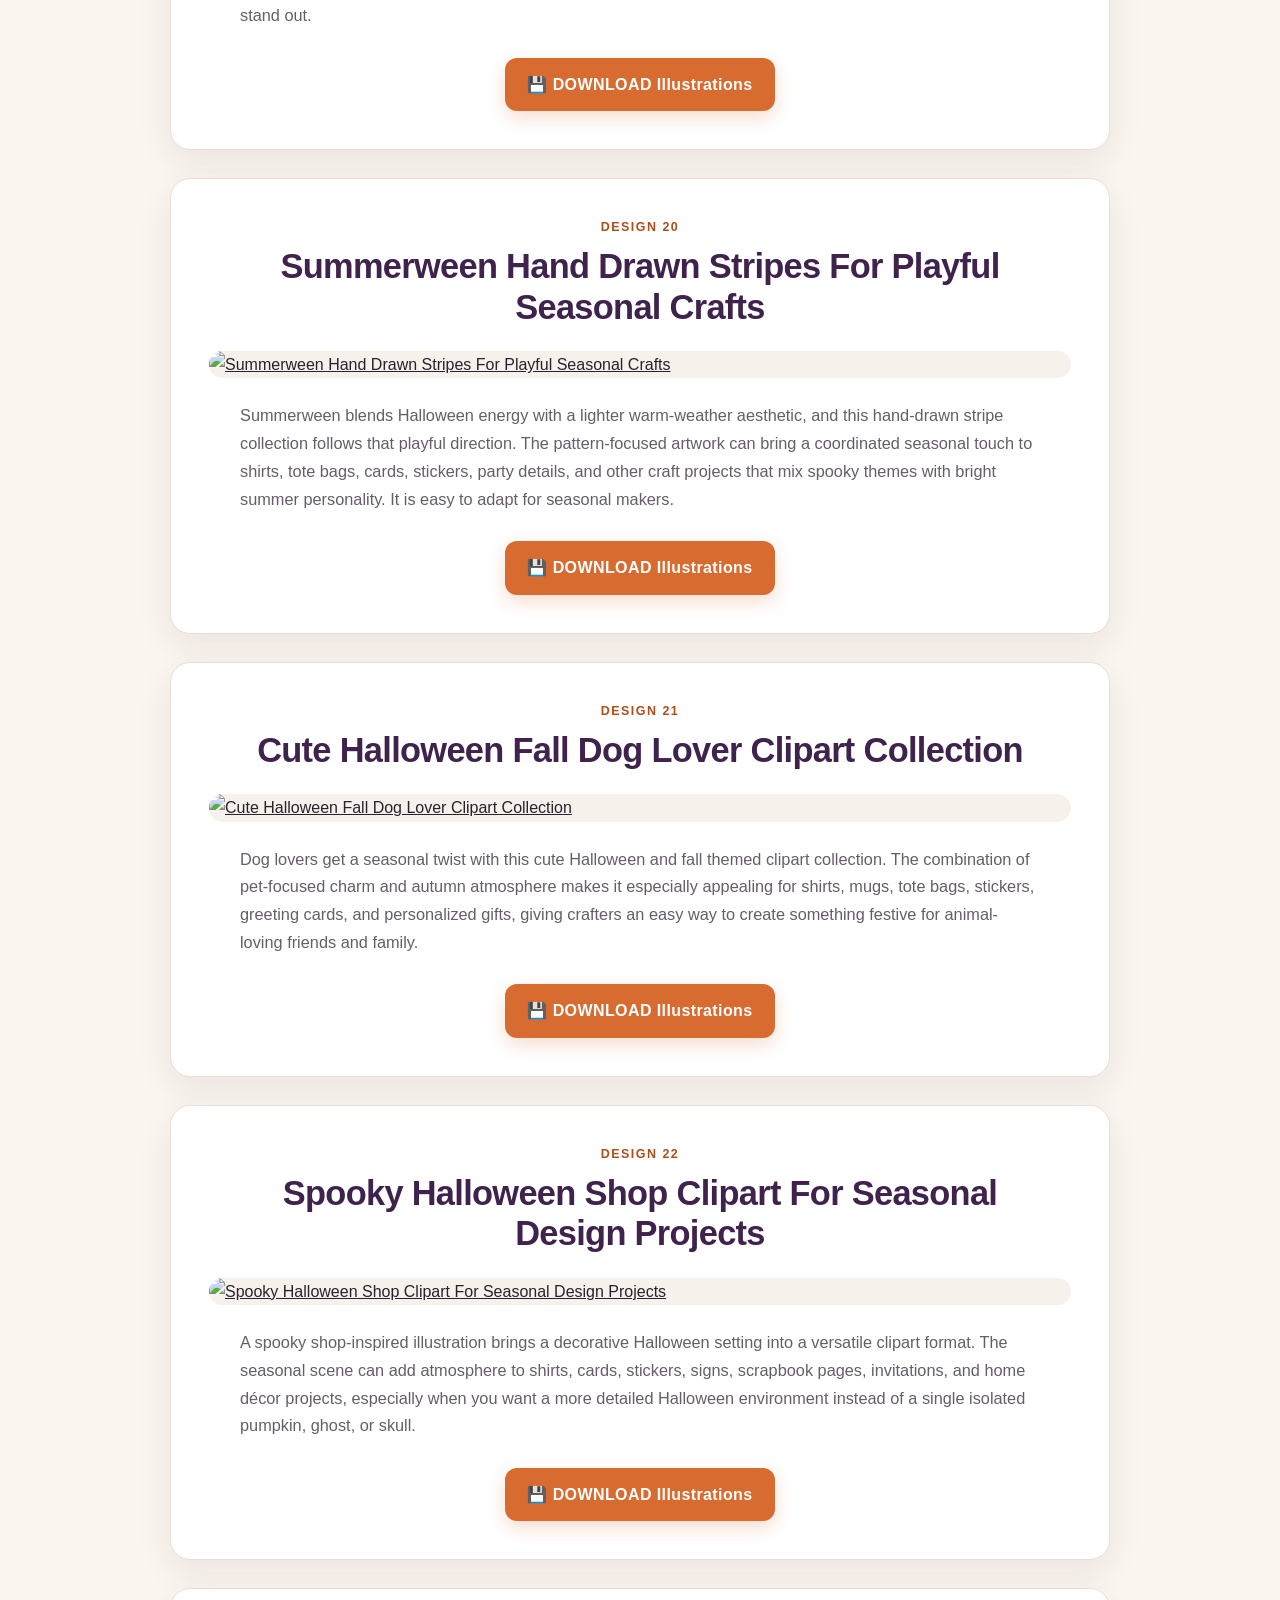
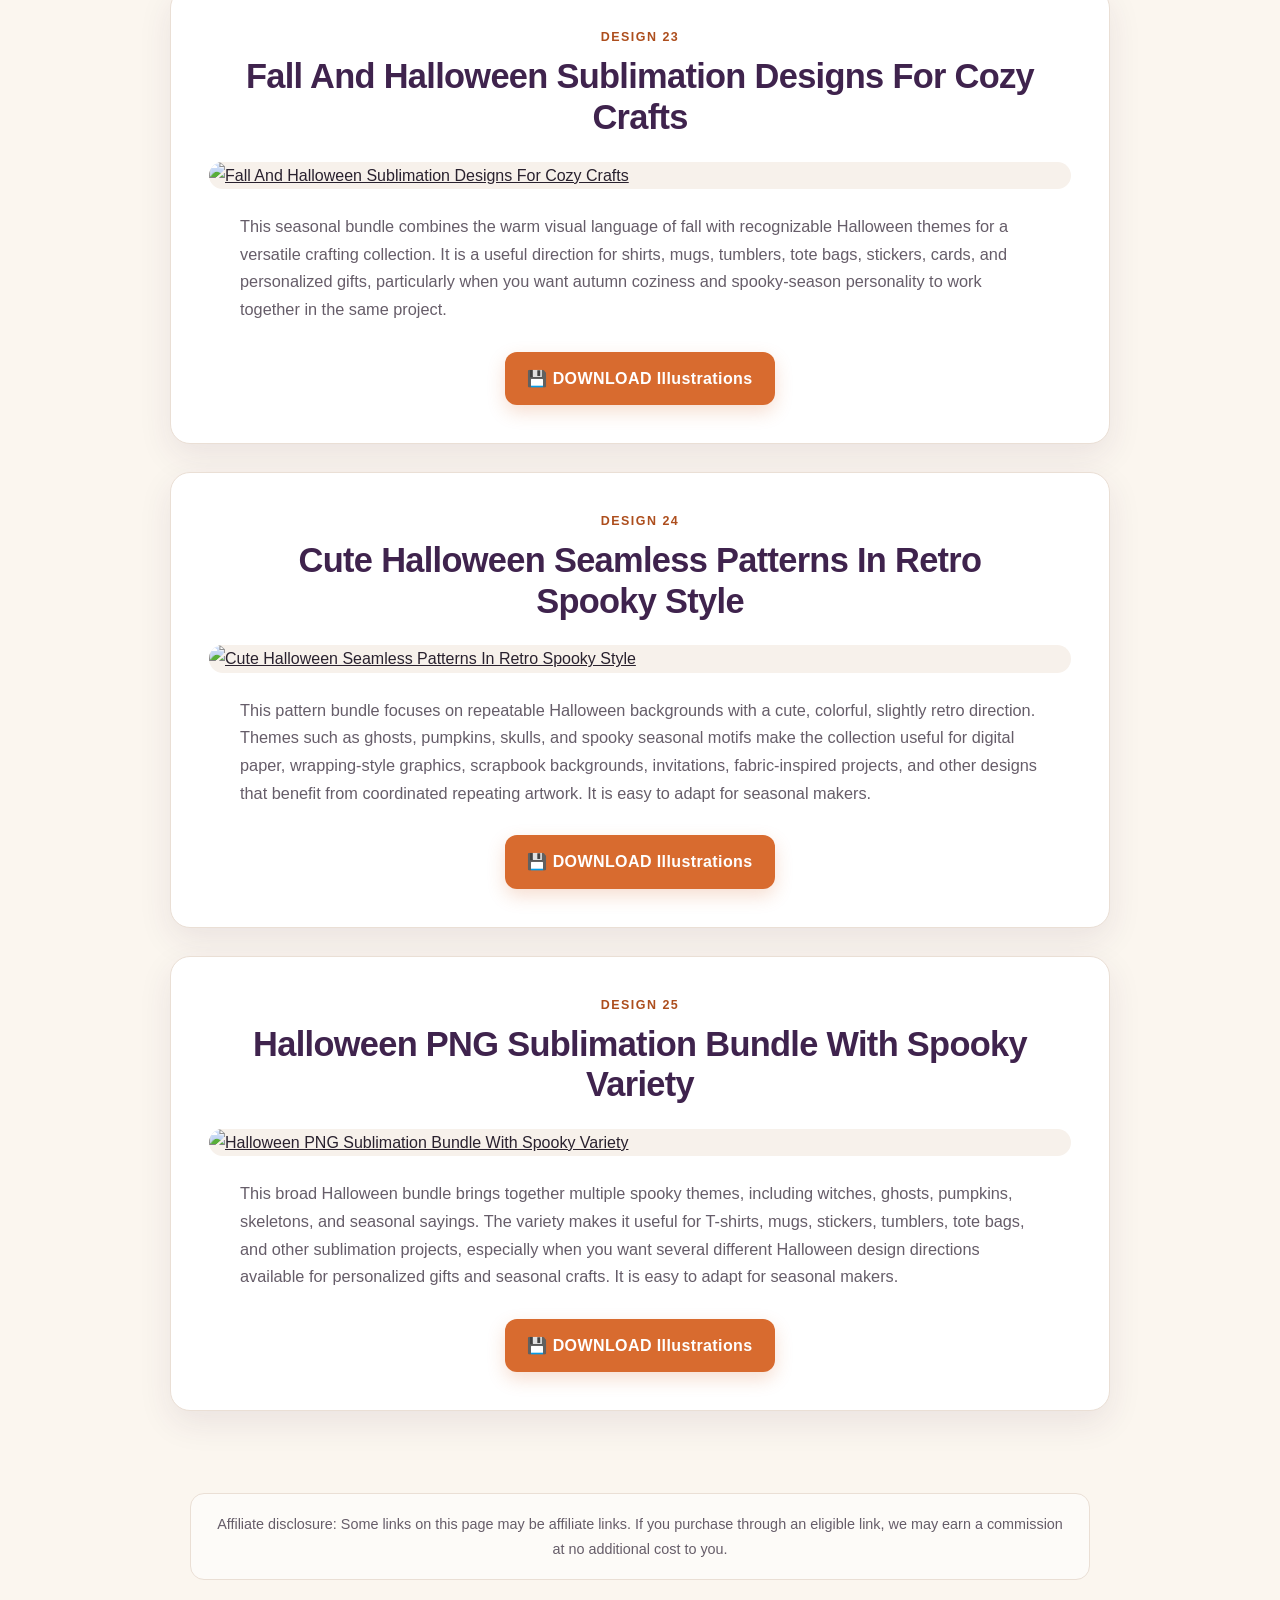
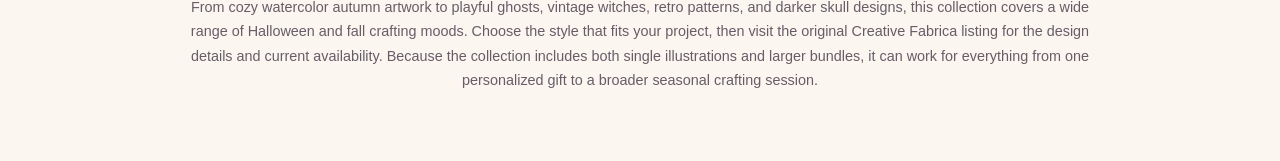
==== commit 091e6c9b: "Update halloween-png-printable-illustrations.html" ====
--- a/halloween-png-printable-illustrations.html
+++ b/halloween-png-printable-illustrations.html
@@ -330,9 +330,9 @@
     {
       "@type": "ListItem",
       "position": 18,
-      "name": "Reading And Books Sublimation Bundle For Creative Gifts",
-      "url": "https://www.creativefabrica.com/product/reading-books-sublimation-bundle-32/8003548/",
-      "image": "https://cdn.creativefabrica.com/2025/05/16/Reading-Books-Sublimation-Bundle-Graphics-122206335-1.jpg"
+      "name": "Cozy Halloween Cat Friends For Cute Fall Crafts",
+      "url": "https://www.creativefabrica.com/product/cozy-halloween-fall-cute-cat-lover-png/",
+      "image": "https://cdn.creativefabrica.com/2026/07/04/Cozy-Halloween-Fall-Cute-Cat-Lover-PNG-Graphics-152721453-1.jpg"
     },
     {
       "@type": "ListItem",
@@ -644,13 +644,13 @@
       </section>
       <section class="product-card" id="design-18">
         <div class="product-number">Design 18</div>
-        <h2><a href="https://www.creativefabrica.com/product/reading-books-sublimation-bundle-32/8003548/" target="_blank" rel="nofollow sponsored noopener noreferrer">Reading And Books Sublimation Bundle For Creative Gifts</a></h2>
-        <a class="product-image-link" href="https://www.creativefabrica.com/product/reading-books-sublimation-bundle-32/8003548/" target="_blank" rel="nofollow sponsored noopener noreferrer" aria-label="View Reading And Books Sublimation Bundle For Creative Gifts on Creative Fabrica">
-          <img src="https://cdn.creativefabrica.com/2025/05/16/Reading-Books-Sublimation-Bundle-Graphics-122206335-1.jpg" alt="Reading And Books Sublimation Bundle For Creative Gifts" loading="lazy" decoding="async">
-        </a>
-        <p>Bookish artwork gives this collection a cozy, reader-focused personality that can work beyond strictly seasonal crafting. The reading theme is well suited to sublimation projects, shirts, mugs, tote bags, stickers, cards, and personalized gifts for book lovers, making it a useful choice when you want literary designs with a warm handmade feel.</p>
-        <div class="cta-wrap">
-          <a class="download-button" href="https://www.creativefabrica.com/product/reading-books-sublimation-bundle-32/8003548/" target="_blank" rel="nofollow sponsored noopener noreferrer">
+        <h2><a href="https://www.creativefabrica.com/product/cozy-halloween-fall-cute-cat-lover-png/8003548/" target="_blank" rel="nofollow sponsored noopener noreferrer">Cozy Halloween Cat Friends For Cute Fall Crafts</a></h2>
+        <a class="product-image-link" href="https://www.creativefabrica.com/product/cozy-halloween-fall-cute-cat-lover-png/8003548/" target="_blank" rel="nofollow sponsored noopener noreferrer" aria-label="View Cozy Halloween Cat Friends For Cute Fall Crafts on Creative Fabrica">
+          <img src="https://cdn.creativefabrica.com/2026/07/04/Cozy-Halloween-Fall-Cute-Cat-Lover-PNG-Graphics-152721453-1.jpg" alt="Cozy Halloween Cat Friends For Cute Fall Crafts" loading="lazy" decoding="async">
+        </a>
+        <p>This charming Halloween illustration features five adorable cats dressed in cozy seasonal costumes, surrounded by pumpkins, autumn leaves, bats, a lantern, and a playful skull accent. The warm hand-drawn style combines spooky details with an inviting fall atmosphere, making it a great choice for T-shirts, mugs, tote bags, stickers, greeting cards, sublimation projects, and Cricut or Silhouette crafts.</p>
+        <div class="cta-wrap">
+          <a class="download-button" href="https://www.creativefabrica.com/product/cozy-halloween-fall-cute-cat-lover-png/8003548/" target="_blank" rel="nofollow sponsored noopener noreferrer">
             
             <span> 💾 DOWNLOAD Illustrations</span>
           </a>
